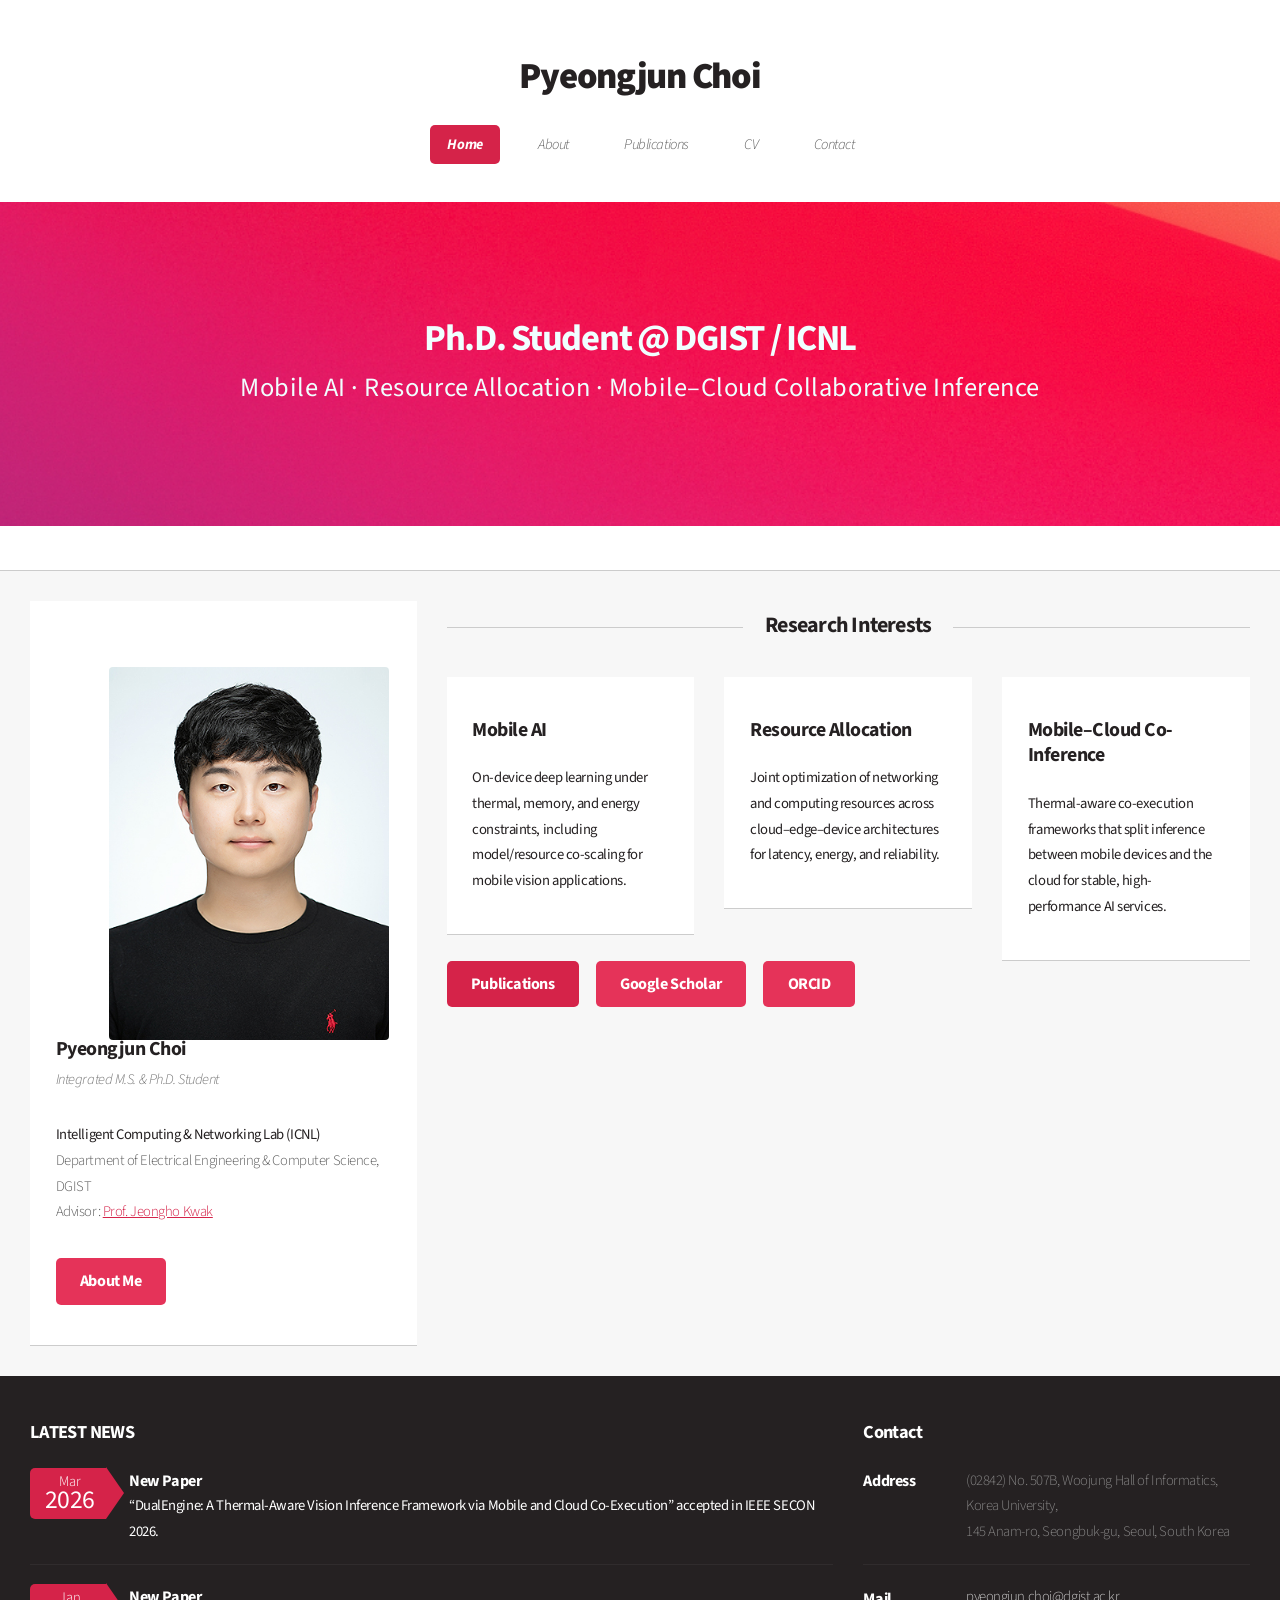
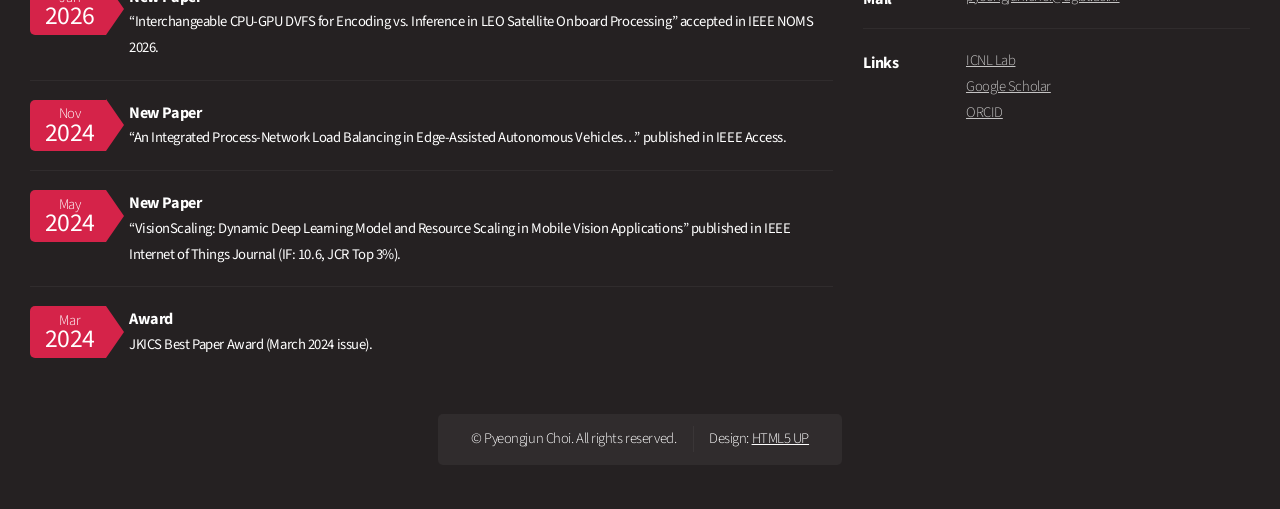
==== index.html @ 7a231a0e "Build personal academic homepage in ICNL/Dopetrope style. English static site with About, Publicatio" ====
<!DOCTYPE HTML>
<!--
	Dopetrope by HTML5 UP
	html5up.net | @ajlkn
	Free for personal and commercial use under the CCA 3.0 license (html5up.net/license)
-->
<html>
	<head>
		<title>Pyeongjun Choi</title>
		<meta charset="utf-8" />
		<meta name="viewport" content="width=device-width, initial-scale=1, user-scalable=no" />
		<meta name="description" content="Pyeongjun Choi — Ph.D. Student at DGIST / ICNL, Korea University. Research on mobile AI, resource allocation, and mobile–cloud collaborative inference." />
		<link rel="stylesheet" href="assets/css/main.css" />
		<link rel="stylesheet" href="assets/css/custom.css" />
	</head>
	<body class="homepage is-preload">
		<div id="page-wrapper">

			<!-- Header -->
				<section id="header">
					<h1><a href="index.html">Pyeongjun Choi</a></h1>
					<nav id="nav">
						<ul>
							<li class="current"><a href="index.html">Home</a></li>
							<li><a href="about.html">About</a></li>
							<li><a href="publications.html">Publications</a></li>
							<li><a href="cv.html">CV</a></li>
							<li><a href="contact.html">Contact</a></li>
						</ul>
					</nav>
					<section id="banner">
						<header>
							<h2>Ph.D. Student @ DGIST / ICNL</h2>
							<p>Mobile AI · Resource Allocation · Mobile–Cloud Collaborative Inference</p>
						</header>
					</section>
				</section>

			<!-- Main -->
				<section id="main">
					<div class="container">
						<div class="row">
							<div class="col-4 col-12-medium">
								<section class="box profile-box">
									<a href="about.html" class="image featured"><img src="images/profile.jpg" alt="Profile picture of Pyeongjun Choi" /></a>
									<header>
										<h3>Pyeongjun Choi</h3>
										<p>Integrated M.S. &amp; Ph.D. Student</p>
									</header>
									<p>
										<strong>Intelligent Computing &amp; Networking Lab (ICNL)</strong><br />
										Department of Electrical Engineering &amp; Computer Science, DGIST<br />
										Advisor: <a href="https://icnl.korea.ac.kr/">Prof. Jeongho Kwak</a>
									</p>
									<footer>
										<ul class="actions">
											<li><a href="about.html" class="button alt">About Me</a></li>
										</ul>
									</footer>
								</section>
							</div>
							<div class="col-8 col-12-medium">
								<section>
									<header class="major">
										<h2>Research Interests</h2>
									</header>
									<div class="row">
										<div class="col-4 col-6-medium col-12-small">
											<section class="box">
												<header>
													<h3>Mobile AI</h3>
												</header>
												<p><b>On-device deep learning under thermal, memory, and energy constraints, including model/resource co-scaling for mobile vision applications.</b></p>
											</section>
										</div>
										<div class="col-4 col-6-medium col-12-small">
											<section class="box">
												<header>
													<h3>Resource Allocation</h3>
												</header>
												<p><b>Joint optimization of networking and computing resources across cloud–edge–device architectures for latency, energy, and reliability.</b></p>
											</section>
										</div>
										<div class="col-4 col-6-medium col-12-small">
											<section class="box">
												<header>
													<h3>Mobile–Cloud Co-Inference</h3>
												</header>
												<p><b>Thermal-aware co-execution frameworks that split inference between mobile devices and the cloud for stable, high-performance AI services.</b></p>
											</section>
										</div>
									</div>
									<ul class="actions">
										<li><a href="publications.html" class="button">Publications</a></li>
										<li><a href="https://scholar.google.com/citations?user=YX72RY8AAAAJ&amp;hl=en" class="button alt" target="_blank" rel="noopener">Google Scholar</a></li>
										<li><a href="https://orcid.org/0000-0002-8581-8279" class="button alt" target="_blank" rel="noopener">ORCID</a></li>
									</ul>
								</section>
							</div>
						</div>
					</div>
				</section>

			<!-- Footer -->
				<section id="footer">
					<div class="container">
						<div class="row">
							<div class="col-8 col-12-medium">
								<section>
									<header>
										<h2>LATEST NEWS</h2>
									</header>
									<ul class="dates">
										<li>
											<span class="date">Mar <strong>2026</strong></span>
											<h3><a href="publications.html">New Paper</a></h3>
											<p><b>“DualEngine: A Thermal-Aware Vision Inference Framework via Mobile and Cloud Co-Execution” accepted in IEEE SECON 2026.</b></p>
										</li>
										<li>
											<span class="date">Jan <strong>2026</strong></span>
											<h3><a href="publications.html">New Paper</a></h3>
											<p><b>“Interchangeable CPU-GPU DVFS for Encoding vs. Inference in LEO Satellite Onboard Processing” accepted in IEEE NOMS 2026.</b></p>
										</li>
										<li>
											<span class="date">Nov <strong>2024</strong></span>
											<h3><a href="publications.html">New Paper</a></h3>
											<p><b>“An Integrated Process-Network Load Balancing in Edge-Assisted Autonomous Vehicles…” published in IEEE Access.</b></p>
										</li>
										<li>
											<span class="date">May <strong>2024</strong></span>
											<h3><a href="publications.html">New Paper</a></h3>
											<p><b>“VisionScaling: Dynamic Deep Learning Model and Resource Scaling in Mobile Vision Applications” published in IEEE Internet of Things Journal (IF: 10.6, JCR Top 3%).</b></p>
										</li>
										<li>
											<span class="date">Mar <strong>2024</strong></span>
											<h3><a href="cv.html">Award</a></h3>
											<p><b>JKICS Best Paper Award (March 2024 issue).</b></p>
										</li>
									</ul>
								</section>
							</div>
							<div class="col-4 col-12-medium">
								<section>
									<header>
										<h2>Contact</h2>
									</header>
									<ul class="contact">
										<li>
											<h3>Address</h3>
											<p>
												(02842) No. 507B, Woojung Hall of Informatics,<br />
												Korea University,<br />
												145 Anam-ro, Seongbuk-gu, Seoul, South Korea
											</p>
										</li>
										<li>
											<h3>Mail</h3>
											<p><a href="mailto:pyeongjun.choi@dgist.ac.kr">pyeongjun.choi@dgist.ac.kr</a></p>
										</li>
										<li>
											<h3>Links</h3>
											<p>
												<a href="https://icnl.korea.ac.kr/" target="_blank" rel="noopener">ICNL Lab</a><br />
												<a href="https://scholar.google.com/citations?user=YX72RY8AAAAJ&amp;hl=en" target="_blank" rel="noopener">Google Scholar</a><br />
												<a href="https://orcid.org/0000-0002-8581-8279" target="_blank" rel="noopener">ORCID</a>
											</p>
										</li>
									</ul>
								</section>
							</div>
							<div class="col-12">
								<div id="copyright">
									<ul class="links">
										<li>&copy; Pyeongjun Choi. All rights reserved.</li>
										<li>Design: <a href="http://html5up.net">HTML5 UP</a></li>
									</ul>
								</div>
							</div>
						</div>
					</div>
				</section>

		</div>

		<script src="assets/js/jquery.min.js"></script>
		<script src="assets/js/jquery.dropotron.min.js"></script>
		<script src="assets/js/browser.min.js"></script>
		<script src="assets/js/breakpoints.min.js"></script>
		<script src="assets/js/util.js"></script>
		<script src="assets/js/main.js"></script>
	</body>
</html>
---- assets/css/main.css ----
@import url("fontawesome-all.min.css");
@import url("https://fonts.googleapis.com/css?family=Source+Sans+Pro:300,400,700,900,300italic");

/*
	Dopetrope by HTML5 UP
	html5up.net | @ajlkn
	Free for personal and commercial use under the CCA 3.0 license (html5up.net/license)
*/

html, body, div, span, applet, object,
iframe, h1, h2, h3, h4, h5, h6, p, blockquote,
pre, a, abbr, acronym, address, big, cite,
code, del, dfn, em, img, ins, kbd, q, s, samp,
small, strike, strong, sub, sup, tt, var, b,
u, i, center, dl, dt, dd, ol, ul, li, fieldset,
form, label, legend, table, caption, tbody,
tfoot, thead, tr, th, td, article, aside,
canvas, details, embed, figure, figcaption,
footer, header, hgroup, menu, nav, output, ruby,
section, summary, time, mark, audio, video {
	margin: 0;
	padding: 0;
	border: 0;
	font-size: 100%;
	font: inherit;
	vertical-align: baseline;}

article, aside, details, figcaption, figure,
footer, header, hgroup, menu, nav, section {
	display: block;}

body {
	line-height: 1;
}

ol, ul {
	list-style: none;
}

blockquote, q {
	quotes: none;
}

	blockquote:before, blockquote:after, q:before, q:after {
		content: '';
		content: none;
	}

table {
	border-collapse: collapse;
	border-spacing: 0;
}

body {
	-webkit-text-size-adjust: none;
}

mark {
	background-color: transparent;
	color: inherit;
}

input::-moz-focus-inner {
	border: 0;
	padding: 0;
}

input, select, textarea {
	-moz-appearance: none;
	-webkit-appearance: none;
	-ms-appearance: none;
	appearance: none;
}

/* Basic */

	html {
		box-sizing: border-box;
	}

	*, *:before, *:after {
		box-sizing: inherit;
	}

	body {
		background: #252122;
		background-image: url("images/bg02.png");
	}

		body.is-preload *, body.is-preload *:before, body.is-preload *:after {
			-moz-animation: none !important;
			-webkit-animation: none !important;
			-ms-animation: none !important;
			animation: none !important;
			-moz-transition: none !important;
			-webkit-transition: none !important;
			-ms-transition: none !important;
			transition: none !important;
		}

	body, input, textarea, select {
		font-family: 'Source Sans Pro';
		font-weight: 300;
		color: #5d5d5d;
		font-size: 14pt;
		line-height: 1.75em;
	}

	strong, b {
		color: #252122;
		font-weight: 400;
	}

	i, em {
		font-style: italic;
	}

	sub {
		position: relative;
		top: 0.5em;
		font-size: 0.8em;
	}

	sup {
		position: relative;
		top: -0.5em;
		font-size: 0.8em;
	}

	blockquote {
		border-left: solid 0.75em #dddddd;
		padding: 1em 0 1em 1.5em;
		font-style: italic;
	}

	h1, h2, h3, h4, h5, h6 {
		color: #252122;
		font-weight: 700;
	}

	h4 {
		font-weight: 400;
	}

	h1 a, h2 a, h3 a, h4 a, h5 a, h6 a {
		color: inherit;
		text-decoration: none;
	}


	h2 {
  	font-size: 1.5em; 
	letter-spacing: -0.035em;
	}

	h3 {
		font-size: 1.35em;
		letter-spacing: -0.025em;
	}

	h4 {
		font-size: 1.2em;
		letter-spacing: -0.025em;
	}

	a {
		color: #d52349;
		text-decoration: underline;
	}

		a:hover {
			text-decoration: none;
		}

	br.clear {
		clear: both;
	}

	hr {
		border: 0;
		border-top: solid 1px #dddddd;
		height: 1px;
		margin: 2em 0 2em 0;
	}

	p, ul, ol, dl, table {
		margin-bottom: 2em; letter-spacing: -0.03em;

	}

/* Container */

	.container {
		margin: 0 auto;
		max-width: 100%;
		width: 70em;
	}

		@media screen and (max-width: 1680px) {

			.container {
				width: 70em;
			}

		}

		@media screen and (max-width: 1280px) {

			.container {
				width: calc(100% - 60px);
			}

		}

		@media screen and (max-width: 980px) {

			.container {
				width: calc(100% - 80px);
			}

		}

		@media screen and (max-width: 736px) {

			.container {
				width: calc(100% - 40px);
			}

		}

/* Row */

	.row {
		display: flex;
		flex-wrap: wrap;
		box-sizing: border-box;
		align-items: stretch;
	}

		.row > * {
			box-sizing: border-box;
		}

		.row.gtr-uniform > * > :last-child {
			margin-bottom: 0;
		}

		.row.aln-left {
			justify-content: flex-start;
		}

		.row.aln-center {
			justify-content: center;
		}

		.row.aln-right {
			justify-content: flex-end;
		}

		.row.aln-top {
			align-items: flex-start;
		}

		.row.aln-middle {
			align-items: center;
		}

		.row.aln-bottom {
			align-items: flex-end;
		}

		.row > .imp {
			order: -1;
		}

		.row > .col-1 {
			width: 8.33333%;
		}

		.row > .off-1 {
			margin-left: 8.33333%;
		}

		.row > .col-2 {
			width: 16.66667%;
		}

		.row > .off-2 {
			margin-left: 16.66667%;
		}

		.row > .col-3 {
			width: 25%;
		}

		.row > .off-3 {
			margin-left: 25%;
		}

		.row > .col-4 {
			width: 33.33333%;
		}

		.row > .off-4 {
			margin-left: 33.33333%;
		}

		.row > .col-5 {
			width: 41.66667%;
		}

		.row > .off-5 {
			margin-left: 41.66667%;
		}

		.row > .col-6 {
			width: 50%;
		}

		.row > .off-6 {
			margin-left: 50%;
		}

		.row > .col-7 {
			width: 58.33333%;
		}

		.row > .off-7 {
			margin-left: 58.33333%;
		}

		.row > .col-8 {
			width: 66.66667%;
		}

		.row > .off-8 {
			margin-left: 66.66667%;
		}

		.row > .col-9 {
			width: 75%;
		}

		.row > .off-9 {
			margin-left: 75%;
		}

		.row > .col-10 {
			width: 83.33333%;
		}

		.row > .off-10 {
			margin-left: 83.33333%;
		}

		.row > .col-11 {
			width: 91.66667%;
		}

		.row > .off-11 {
			margin-left: 91.66667%;
		}

		.row > .col-12 {
			width: 100%;
		}

		.row > .off-12 {
			margin-left: 100%;
		}

		.row.gtr-0 {
			margin-top: 0px;
			margin-left: 0px;
		}

			.row.gtr-0 > * {
				padding: 0px 0 0 0px;
			}

			.row.gtr-0.gtr-uniform {
				margin-top: 0px;
			}

				.row.gtr-0.gtr-uniform > * {
					padding-top: 0px;
				}

		.row.gtr-25 {
			margin-top: -12.5px;
			margin-left: -12.5px;
		}

			.row.gtr-25 > * {
				padding: 12.5px 0 0 12.5px;
			}

			.row.gtr-25.gtr-uniform {
				margin-top: -12.5px;
			}

				.row.gtr-25.gtr-uniform > * {
					padding-top: 12.5px;
				}

		.row.gtr-50 {
			margin-top: -25px;
			margin-left: -25px;
		}

			.row.gtr-50 > * {
				padding: 25px 0 0 25px;
			}

			.row.gtr-50.gtr-uniform {
				margin-top: -25px;
			}

				.row.gtr-50.gtr-uniform > * {
					padding-top: 25px;
				}

		.row {
			margin-top: -50px;
			margin-left: -50px;
		}

			.row > * {
				padding: 50px 0 0 50px;
			}

			.row.gtr-uniform {
				margin-top: -50px;
			}

				.row.gtr-uniform > * {
					padding-top: 50px;
				}

		.row.gtr-150 {
			margin-top: -75px;
			margin-left: -75px;
		}

			.row.gtr-150 > * {
				padding: 75px 0 0 75px;
			}

			.row.gtr-150.gtr-uniform {
				margin-top: -75px;
			}

				.row.gtr-150.gtr-uniform > * {
					padding-top: 75px;
				}

		.row.gtr-200 {
			margin-top: -100px;
			margin-left: -100px;
		}

			.row.gtr-200 > * {
				padding: 100px 0 0 100px;
			}

			.row.gtr-200.gtr-uniform {
				margin-top: -100px;
			}

				.row.gtr-200.gtr-uniform > * {
					padding-top: 100px;
				}

		@media screen and (max-width: 1680px) {

			.row {
				display: flex;
				flex-wrap: wrap;
				box-sizing: border-box;
				align-items: stretch;
			}

				.row > * {
					box-sizing: border-box;
				}

				.row.gtr-uniform > * > :last-child {
					margin-bottom: 0;
				}

				.row.aln-left {
					justify-content: flex-start;
				}

				.row.aln-center {
					justify-content: center;
				}

				.row.aln-right {
					justify-content: flex-end;
				}

				.row.aln-top {
					align-items: flex-start;
				}

				.row.aln-middle {
					align-items: center;
				}

				.row.aln-bottom {
					align-items: flex-end;
				}

				.row > .imp-xlarge {
					order: -1;
				}

				.row > .col-1-xlarge {
					width: 8.33333%;
				}

				.row > .off-1-xlarge {
					margin-left: 8.33333%;
				}

				.row > .col-2-xlarge {
					width: 16.66667%;
				}

				.row > .off-2-xlarge {
					margin-left: 16.66667%;
				}

				.row > .col-3-xlarge {
					width: 25%;
				}

				.row > .off-3-xlarge {
					margin-left: 25%;
				}

				.row > .col-4-xlarge {
					width: 33.33333%;
				}

				.row > .off-4-xlarge {
					margin-left: 33.33333%;
				}

				.row > .col-5-xlarge {
					width: 41.66667%;
				}

				.row > .off-5-xlarge {
					margin-left: 41.66667%;
				}

				.row > .col-6-xlarge {
					width: 50%;
				}

				.row > .off-6-xlarge {
					margin-left: 50%;
				}

				.row > .col-7-xlarge {
					width: 58.33333%;
				}

				.row > .off-7-xlarge {
					margin-left: 58.33333%;
				}

				.row > .col-8-xlarge {
					width: 66.66667%;
				}

				.row > .off-8-xlarge {
					margin-left: 66.66667%;
				}

				.row > .col-9-xlarge {
					width: 75%;
				}

				.row > .off-9-xlarge {
					margin-left: 75%;
				}

				.row > .col-10-xlarge {
					width: 83.33333%;
				}

				.row > .off-10-xlarge {
					margin-left: 83.33333%;
				}

				.row > .col-11-xlarge {
					width: 91.66667%;
				}

				.row > .off-11-xlarge {
					margin-left: 91.66667%;
				}

				.row > .col-12-xlarge {
					width: 100%;
				}

				.row > .off-12-xlarge {
					margin-left: 100%;
				}

				.row.gtr-0 {
					margin-top: 0px;
					margin-left: 0px;
				}

					.row.gtr-0 > * {
						padding: 0px 0 0 0px;
					}

					.row.gtr-0.gtr-uniform {
						margin-top: 0px;
					}

						.row.gtr-0.gtr-uniform > * {
							padding-top: 0px;
						}

				.row.gtr-25 {
					margin-top: -12.5px;
					margin-left: -12.5px;
				}

					.row.gtr-25 > * {
						padding: 12.5px 0 0 12.5px;
					}

					.row.gtr-25.gtr-uniform {
						margin-top: -12.5px;
					}

						.row.gtr-25.gtr-uniform > * {
							padding-top: 12.5px;
						}

				.row.gtr-50 {
					margin-top: -25px;
					margin-left: -25px;
				}

					.row.gtr-50 > * {
						padding: 25px 0 0 25px;
					}

					.row.gtr-50.gtr-uniform {
						margin-top: -25px;
					}

						.row.gtr-50.gtr-uniform > * {
							padding-top: 25px;
						}

				.row {
					margin-top: -50px;
					margin-left: -50px;
				}

					.row > * {
						padding: 50px 0 0 50px;
					}

					.row.gtr-uniform {
						margin-top: -50px;
					}

						.row.gtr-uniform > * {
							padding-top: 50px;
						}

				.row.gtr-150 {
					margin-top: -75px;
					margin-left: -75px;
				}

					.row.gtr-150 > * {
						padding: 75px 0 0 75px;
					}

					.row.gtr-150.gtr-uniform {
						margin-top: -75px;
					}

						.row.gtr-150.gtr-uniform > * {
							padding-top: 75px;
						}

				.row.gtr-200 {
					margin-top: -100px;
					margin-left: -100px;
				}

					.row.gtr-200 > * {
						padding: 100px 0 0 100px;
					}

					.row.gtr-200.gtr-uniform {
						margin-top: -100px;
					}

						.row.gtr-200.gtr-uniform > * {
							padding-top: 100px;
						}

		}

		@media screen and (max-width: 1280px) {

			.row {
				display: flex;
				flex-wrap: wrap;
				box-sizing: border-box;
				align-items: stretch;
			}

				.row > * {
					box-sizing: border-box;
				}

				.row.gtr-uniform > * > :last-child {
					margin-bottom: 0;
				}

				.row.aln-left {
					justify-content: flex-start;
				}

				.row.aln-center {
					justify-content: center;
				}

				.row.aln-right {
					justify-content: flex-end;
				}

				.row.aln-top {
					align-items: flex-start;
				}

				.row.aln-middle {
					align-items: center;
				}

				.row.aln-bottom {
					align-items: flex-end;
				}

				.row > .imp-large {
					order: -1;
				}

				.row > .col-1-large {
					width: 8.33333%;
				}

				.row > .off-1-large {
					margin-left: 8.33333%;
				}

				.row > .col-2-large {
					width: 16.66667%;
				}

				.row > .off-2-large {
					margin-left: 16.66667%;
				}

				.row > .col-3-large {
					width: 25%;
				}

				.row > .off-3-large {
					margin-left: 25%;
				}

				.row > .col-4-large {
					width: 33.33333%;
				}

				.row > .off-4-large {
					margin-left: 33.33333%;
				}

				.row > .col-5-large {
					width: 41.66667%;
				}

				.row > .off-5-large {
					margin-left: 41.66667%;
				}

				.row > .col-6-large {
					width: 50%;
				}

				.row > .off-6-large {
					margin-left: 50%;
				}

				.row > .col-7-large {
					width: 58.33333%;
				}

				.row > .off-7-large {
					margin-left: 58.33333%;
				}

				.row > .col-8-large {
					width: 66.66667%;
				}

				.row > .off-8-large {
					margin-left: 66.66667%;
				}

				.row > .col-9-large {
					width: 75%;
				}

				.row > .off-9-large {
					margin-left: 75%;
				}

				.row > .col-10-large {
					width: 83.33333%;
				}

				.row > .off-10-large {
					margin-left: 83.33333%;
				}

				.row > .col-11-large {
					width: 91.66667%;
				}

				.row > .off-11-large {
					margin-left: 91.66667%;
				}

				.row > .col-12-large {
					width: 100%;
				}

				.row > .off-12-large {
					margin-left: 100%;
				}

				.row.gtr-0 {
					margin-top: 0px;
					margin-left: 0px;
				}

					.row.gtr-0 > * {
						padding: 0px 0 0 0px;
					}

					.row.gtr-0.gtr-uniform {
						margin-top: 0px;
					}

						.row.gtr-0.gtr-uniform > * {
							padding-top: 0px;
						}

				.row.gtr-25 {
					margin-top: -7.5px;
					margin-left: -7.5px;
				}

					.row.gtr-25 > * {
						padding: 7.5px 0 0 7.5px;
					}

					.row.gtr-25.gtr-uniform {
						margin-top: -7.5px;
					}

						.row.gtr-25.gtr-uniform > * {
							padding-top: 7.5px;
						}

				.row.gtr-50 {
					margin-top: -15px;
					margin-left: -15px;
				}

					.row.gtr-50 > * {
						padding: 15px 0 0 15px;
					}

					.row.gtr-50.gtr-uniform {
						margin-top: -15px;
					}

						.row.gtr-50.gtr-uniform > * {
							padding-top: 15px;
						}

				.row {
					margin-top: -30px;
					margin-left: -30px;
				}

					.row > * {
						padding: 30px 0 0 30px;
					}

					.row.gtr-uniform {
						margin-top: -30px;
					}

						.row.gtr-uniform > * {
							padding-top: 30px;
						}

				.row.gtr-150 {
					margin-top: -45px;
					margin-left: -45px;
				}

					.row.gtr-150 > * {
						padding: 45px 0 0 45px;
					}

					.row.gtr-150.gtr-uniform {
						margin-top: -45px;
					}

						.row.gtr-150.gtr-uniform > * {
							padding-top: 45px;
						}

				.row.gtr-200 {
					margin-top: -60px;
					margin-left: -60px;
				}

					.row.gtr-200 > * {
						padding: 60px 0 0 60px;
					}

					.row.gtr-200.gtr-uniform {
						margin-top: -60px;
					}

						.row.gtr-200.gtr-uniform > * {
							padding-top: 60px;
						}

		}

		@media screen and (max-width: 980px) {

			.row {
				display: flex;
				flex-wrap: wrap;
				box-sizing: border-box;
				align-items: stretch;
			}

				.row > * {
					box-sizing: border-box;
				}

				.row.gtr-uniform > * > :last-child {
					margin-bottom: 0;
				}

				.row.aln-left {
					justify-content: flex-start;
				}

				.row.aln-center {
					justify-content: center;
				}

				.row.aln-right {
					justify-content: flex-end;
				}

				.row.aln-top {
					align-items: flex-start;
				}

				.row.aln-middle {
					align-items: center;
				}

				.row.aln-bottom {
					align-items: flex-end;
				}

				.row > .imp-medium {
					order: -1;
				}

				.row > .col-1-medium {
					width: 8.33333%;
				}

				.row > .off-1-medium {
					margin-left: 8.33333%;
				}

				.row > .col-2-medium {
					width: 16.66667%;
				}

				.row > .off-2-medium {
					margin-left: 16.66667%;
				}

				.row > .col-3-medium {
					width: 25%;
				}

				.row > .off-3-medium {
					margin-left: 25%;
				}

				.row > .col-4-medium {
					width: 33.33333%;
				}

				.row > .off-4-medium {
					margin-left: 33.33333%;
				}

				.row > .col-5-medium {
					width: 41.66667%;
				}

				.row > .off-5-medium {
					margin-left: 41.66667%;
				}

				.row > .col-6-medium {
					width: 50%;
				}

				.row > .off-6-medium {
					margin-left: 50%;
				}

				.row > .col-7-medium {
					width: 58.33333%;
				}

				.row > .off-7-medium {
					margin-left: 58.33333%;
				}

				.row > .col-8-medium {
					width: 66.66667%;
				}

				.row > .off-8-medium {
					margin-left: 66.66667%;
				}

				.row > .col-9-medium {
					width: 75%;
				}

				.row > .off-9-medium {
					margin-left: 75%;
				}

				.row > .col-10-medium {
					width: 83.33333%;
				}

				.row > .off-10-medium {
					margin-left: 83.33333%;
				}

				.row > .col-11-medium {
					width: 91.66667%;
				}

				.row > .off-11-medium {
					margin-left: 91.66667%;
				}

				.row > .col-12-medium {
					width: 100%;
				}

				.row > .off-12-medium {
					margin-left: 100%;
				}

				.row.gtr-0 {
					margin-top: 0px;
					margin-left: 0px;
				}

					.row.gtr-0 > * {
						padding: 0px 0 0 0px;
					}

					.row.gtr-0.gtr-uniform {
						margin-top: 0px;
					}

						.row.gtr-0.gtr-uniform > * {
							padding-top: 0px;
						}

				.row.gtr-25 {
					margin-top: -10px;
					margin-left: -10px;
				}

					.row.gtr-25 > * {
						padding: 10px 0 0 10px;
					}

					.row.gtr-25.gtr-uniform {
						margin-top: -10px;
					}

						.row.gtr-25.gtr-uniform > * {
							padding-top: 10px;
						}

				.row.gtr-50 {
					margin-top: -20px;
					margin-left: -20px;
				}

					.row.gtr-50 > * {
						padding: 20px 0 0 20px;
					}

					.row.gtr-50.gtr-uniform {
						margin-top: -20px;
					}

						.row.gtr-50.gtr-uniform > * {
							padding-top: 20px;
						}

				.row {
					margin-top: -40px;
					margin-left: -40px;
				}

					.row > * {
						padding: 40px 0 0 40px;
					}

					.row.gtr-uniform {
						margin-top: -40px;
					}

						.row.gtr-uniform > * {
							padding-top: 40px;
						}

				.row.gtr-150 {
					margin-top: -60px;
					margin-left: -60px;
				}

					.row.gtr-150 > * {
						padding: 60px 0 0 60px;
					}

					.row.gtr-150.gtr-uniform {
						margin-top: -60px;
					}

						.row.gtr-150.gtr-uniform > * {
							padding-top: 60px;
						}

				.row.gtr-200 {
					margin-top: -80px;
					margin-left: -80px;
				}

					.row.gtr-200 > * {
						padding: 80px 0 0 80px;
					}

					.row.gtr-200.gtr-uniform {
						margin-top: -80px;
					}

						.row.gtr-200.gtr-uniform > * {
							padding-top: 80px;
						}

		}

		@media screen and (max-width: 736px) {

			.row {
				display: flex;
				flex-wrap: wrap;
				box-sizing: border-box;
				align-items: stretch;
			}

				.row > * {
					box-sizing: border-box;
				}

				.row.gtr-uniform > * > :last-child {
					margin-bottom: 0;
				}

				.row.aln-left {
					justify-content: flex-start;
				}

				.row.aln-center {
					justify-content: center;
				}

				.row.aln-right {
					justify-content: flex-end;
				}

				.row.aln-top {
					align-items: flex-start;
				}

				.row.aln-middle {
					align-items: center;
				}

				.row.aln-bottom {
					align-items: flex-end;
				}

				.row > .imp-small {
					order: -1;
				}

				.row > .col-1-small {
					width: 8.33333%;
				}

				.row > .off-1-small {
					margin-left: 8.33333%;
				}

				.row > .col-2-small {
					width: 16.66667%;
				}

				.row > .off-2-small {
					margin-left: 16.66667%;
				}

				.row > .col-3-small {
					width: 25%;
				}

				.row > .off-3-small {
					margin-left: 25%;
				}

				.row > .col-4-small {
					width: 33.33333%;
				}

				.row > .off-4-small {
					margin-left: 33.33333%;
				}

				.row > .col-5-small {
					width: 41.66667%;
				}

				.row > .off-5-small {
					margin-left: 41.66667%;
				}

				.row > .col-6-small {
					width: 50%;
				}

				.row > .off-6-small {
					margin-left: 50%;
				}

				.row > .col-7-small {
					width: 58.33333%;
				}

				.row > .off-7-small {
					margin-left: 58.33333%;
				}

				.row > .col-8-small {
					width: 66.66667%;
				}

				.row > .off-8-small {
					margin-left: 66.66667%;
				}

				.row > .col-9-small {
					width: 75%;
				}

				.row > .off-9-small {
					margin-left: 75%;
				}

				.row > .col-10-small {
					width: 83.33333%;
				}

				.row > .off-10-small {
					margin-left: 83.33333%;
				}

				.row > .col-11-small {
					width: 91.66667%;
				}

				.row > .off-11-small {
					margin-left: 91.66667%;
				}

				.row > .col-12-small {
					width: 100%;
				}

				.row > .off-12-small {
					margin-left: 100%;
				}

				.row.gtr-0 {
					margin-top: 0px;
					margin-left: 0px;
				}

					.row.gtr-0 > * {
						padding: 0px 0 0 0px;
					}

					.row.gtr-0.gtr-uniform {
						margin-top: 0px;
					}

						.row.gtr-0.gtr-uniform > * {
							padding-top: 0px;
						}

				.row.gtr-25 {
					margin-top: -5px;
					margin-left: -5px;
				}

					.row.gtr-25 > * {
						padding: 5px 0 0 5px;
					}

					.row.gtr-25.gtr-uniform {
						margin-top: -5px;
					}

						.row.gtr-25.gtr-uniform > * {
							padding-top: 5px;
						}

				.row.gtr-50 {
					margin-top: -10px;
					margin-left: -10px;
				}

					.row.gtr-50 > * {
						padding: 10px 0 0 10px;
					}

					.row.gtr-50.gtr-uniform {
						margin-top: -10px;
					}

						.row.gtr-50.gtr-uniform > * {
							padding-top: 10px;
						}

				.row {
					margin-top: -20px;
					margin-left: -20px;
				}

					.row > * {
						padding: 20px 0 0 20px;
					}

					.row.gtr-uniform {
						margin-top: -20px;
					}

						.row.gtr-uniform > * {
							padding-top: 20px;
						}

				.row.gtr-150 {
					margin-top: -30px;
					margin-left: -30px;
				}

					.row.gtr-150 > * {
						padding: 30px 0 0 30px;
					}

					.row.gtr-150.gtr-uniform {
						margin-top: -30px;
					}

						.row.gtr-150.gtr-uniform > * {
							padding-top: 30px;
						}

				.row.gtr-200 {
					margin-top: -40px;
					margin-left: -40px;
				}

					.row.gtr-200 > * {
						padding: 40px 0 0 40px;
					}

					.row.gtr-200.gtr-uniform {
						margin-top: -40px;
					}

						.row.gtr-200.gtr-uniform > * {
							padding-top: 40px;
						}

		}

/* Form */

	form label {
		display: block;
		color: #252122;
		font-weight: 400;
		margin: 0 0 0.5em 0;
	}

	form input[type=text],
	form input[type=email],
	form input[type=password],
	form select,
	form textarea {
		-webkit-appearance: none;
		display: block;
		border: 0;
		padding: 0.75em 1em;
		font-size: 1em;
		border-radius: 5px;
		border: solid 1px #dddddd;
		background: #fff;
		width: 100%;
	}

		form input[type=text]:focus,
		form input[type=email]:focus,
		form input[type=password]:focus,
		form select:focus,
		form textarea:focus {
			box-shadow: inset 0px 0px 1px 1px #43bff0;
		}

	form textarea {
		height: 15em;
	}

	form ::-webkit-input-placeholder {
		color: #555 !important;
	}

	form :-moz-placeholder {
		color: #555 !important;
	}

	form ::-moz-placeholder {
		color: #555 !important;
	}

	form :-ms-input-placeholder {
		color: #555 !important;
	}

	form ::-moz-focus-inner {
		border: 0;
	}

/* Tables */

	table {
		width: 100%;
	}

		table tr {
			border-top: solid 1px #dddddd;
		}

			table tr:first-child {
				border-top: 0;
			}

		table td {
			padding: 0.5em 1em 0.5em 1em;
		}

		table th {
			text-align: left;
			padding: 0.5em 1em 0.5em 1em;
			font-weight: 700;
			margin: 0 0 1em 0;
		}

		table thead {
			border-bottom: solid 2px #dddddd;
		}

/* Section/Article */

	section, article {
		margin-bottom: 2.5em;
	}

		section > :last-child, section:last-child, article > :last-child, article:last-child {
			margin-bottom: 0;
		}

	header {
		margin: 0 0 1.5em 0;
	}

		header > p {
			display: block;
			font-style: italic;
			margin: 0.5em 0 0 0;
			padding-bottom: 0.5em;
		}

		header.major {
			position: relative;
			text-align: center;
			border-top: solid 1px #ccc;
			top: 1em;
			margin: 0 0 3em 0;
		}

			header.major h2 {
				background: #fff;
				position: relative;
				top: -0.65em;
				display: inline;
				margin: 0;
				padding: 0 1em 0 1em;
			}

	footer {
		margin: 2.25em 0 0 0;
	}

/* Box */

	.box {
		background: #ffffff;
		border-bottom: solid 1px #ccc;
		padding: 2.75em 1.75em 2.75em 1.75em;
	}

		.box .image.featured {
			position: relative;
			width: auto;
			left: 1.75em;
			top: 1.75em;
			margin: -4.5em 0 4.25em -3.5em;
		}

		.box.post header {
			padding-top: 1em;
			margin: 0 0 2em 0;
		}

		.box.post h2 {
			font-size: 2.5em;
			letter-spacing: -0.015em;
		}

		.box.post header > p {
			margin-top: 1.25em;
			font-size: 1.25em;
		}

		.box footer ul.actions {
			margin-bottom: 0;
		}

/* Button */

	input[type="button"],
	input[type="submit"],
	input[type="reset"],
	button,
	.button {
		-webkit-appearance: none;
		display: inline-block;
		text-decoration: none;
		cursor: pointer;
		border: 0;
		border-radius: 5px;
		background: #d52349;
		color: #fff !important;
		font-weight: 700;
		outline: 0;
		font-size: 1.1em;
		padding: 0.65em 1.5em 0.65em 1.5em;
		text-align: center;
		-moz-transition: background-color .25s ease-in-out;
		-webkit-transition: background-color .25s ease-in-out;
		-ms-transition: background-color .25s ease-in-out;
		transition: background-color .25s ease-in-out;
	}

		input[type="button"]:hover,
		input[type="submit"]:hover,
		input[type="reset"]:hover,
		button:hover,
		.button:hover {
			background: #e53359;
		}

		input[type="button"]:active,
		input[type="submit"]:active,
		input[type="reset"]:active,
		button:active,
		.button:active {
			background: #c51349;
		}

		input[type="button"].alt,
		input[type="submit"].alt,
		input[type="reset"].alt,
		button.alt,
		.button.alt {
			background: #e53359;
		}

			input[type="button"].alt:hover,
			input[type="submit"].alt:hover,
			input[type="reset"].alt:hover,
			button.alt:hover,
			.button.alt:hover {
				background: #e53359;
			}

			input[type="button"].alt:active,
			input[type="submit"].alt:active,
			input[type="reset"].alt:active,
			button.alt:active,
			.button.alt:active {
				background: #e53359;
			}

		input[type="button"].icon:before,
		input[type="submit"].icon:before,
		input[type="reset"].icon:before,
		button.icon:before,
		.button.icon:before {
			opacity: 0.35;
			position: relative;
			top: 0.05em;
			margin-right: 0.75em;
		}

		input[type="button"].large,
		input[type="submit"].large,
		input[type="reset"].large,
		button.large,
		.button.large {
			font-size: 1.5em;
			padding: 0.75em 1.5em 0.75em 1.5em;
		}

/* Image */

	.image {
		display: inline-block;
		outline: 0;
	}

		.image img {
			display: block;
			width: 100%;
		}

		.image.centered {
			display: block;
			margin: 0 0 2em 0;
		}

			.image.centered img {
				margin: 0 auto;
				width: auto;
			}

		.image.featured {
			display: block;
			width: 100%;
			margin: 0 0 2em 0;
		}

		.image.avatar {
			border-radius: 100%;
			overflow: hidden;
		}

			.image.avatar img {
				border-radius: 100%;
				display: block;
				width: 100%;
			}

		.image.left {
			float: left;
			margin: 0 2em 2em 0;
		}

/* List */

	ul {
		list-style: disc;
		padding-left: 1em;
	}

		ul li {
			padding-left: 0.5em;
		}

	ol {
		list-style: decimal;
		padding-left: 1.25em;
	}

		ol li {
			padding-left: 0.25em;
		}

/* Actions */

	ul.actions {
		list-style: none;
		padding-left: 0;
	}

		ul.actions li {
			display: inline-block;
			margin-left: 1em;
			padding-left: 0;
		}

			ul.actions li:first-child {
				margin-left: 0;
			}

/* Links */

	ul.links {
		list-style: none;
		padding-left: 0;
	}

		ul.links li {
			display: inline-block;
			border-left: solid 1px rgba(255, 255, 255, 0.05);
			padding: 0 0 0 1em;
			margin: 0 0 0 1em;
		}

			ul.links li:first-child {
				border-left: 0;
				padding-left: 0;
				margin-left: 0;
			}

/* Contact */

	ul.contact {
		list-style: none;
		padding-left: 0;
	}

		ul.contact li {
			position: relative;
			border-top: solid 1px #ddd;
			padding: 1.3em 0 1.3em 7em;
		}

			ul.contact li h3 {
				position: absolute;
				left: 0;
				top: 1.3em;
				font-size: 1.1em;
			}

			ul.contact li p {
				margin: 0;
			}

			ul.contact li:first-child {
				padding-top: 0;
				border-top: 0;
			}

				ul.contact li:first-child h3 {
					top: 0;
				}

/* Dates */

	ul.dates {
		list-style: none;
		padding-left: 0;
	}

		ul.dates li {
			position: relative;
			border-top: solid 1px #ddd;
			padding: 1.3em 0 1.3em 6.75em;
		}

		ul.dates .date {
			display: block;
			position: absolute;
			left: 0;
			top: 1.3em;
			background-color: #d52349;
			height: 3.5em;
			text-align: center;
			color: #fff;
			line-height: 1em;
			border-top-left-radius: 5px;
			border-bottom-left-radius: 5px;
			padding: 0.5em 0.75em 0 1em;
		}

			ul.dates .date:after {
				content: '';
				position: absolute;
				bottom: 0;
				right: -1.2em;
				border-left: solid 1.25em #d52349;
				border-top: solid 1.8em transparent;
				border-bottom: solid 1.8em transparent;
			}

			ul.dates .date strong {
				display: block;
				font-size: 1.75em;
				padding-top: 0.15em;
			}

		ul.dates h3 {
			font-size: 1.1em;
		}

		ul.dates p {
			margin: 0;
		}

		ul.dates li:first-child {
			border-top: 0;
			padding-top: 0;
		}

			ul.dates li:first-child .date {
				top: 0;
			}

/* Divided */

	ul.divided {
		list-style: none;
		padding-left: 0;
	}

		ul.divided li {
			border-top: solid 1px #ddd;
			padding: 1em 0 1em 0;
		}

			ul.divided li:first-child {
				border-top: 0;
				padding-top: 0;
			}

/* Social */

	ul.social {
		list-style: none;
		padding-left: 0;
		overflow: hidden;
		cursor: default;
		margin: 0 0 3.25em 0;
	}

		ul.social li {
			display: inline-block;
			padding-left: 0;
			margin-left: 0.75em;
		}

			ul.social li:first-child {
				margin-left: 0;
			}

			ul.social li a {
				display: inline-block;
				width: 3em;
				height: 3em;
				text-align: center;
				border-radius: 5px;
				background: #888;
				-moz-transition: background-color .25s ease-in-out;
				-webkit-transition: background-color .25s ease-in-out;
				-ms-transition: background-color .25s ease-in-out;
				transition: background-color .25s ease-in-out;
			}

				ul.social li a:before {
					color: #fff;
					font-size: 2em;
					line-height: 1.5em;
				}

				ul.social li a.fa-facebook {
					background: #3c5a98;
				}

					ul.social li a.fa-facebook:hover {
						background: #4c6aa8;
					}

				ul.social li a.fa-twitter {
					background: #2daae4;
				}

					ul.social li a.fa-twitter:hover {
						background: #3dbaf4;
					}

				ul.social li a.fa-dribbble {
					background: #c4376b;
				}

					ul.social li a.fa-dribbble:hover {
						background: #d4477b;
					}

				ul.social li a.fa-linkedin {
					background: #006599;
				}

					ul.social li a.fa-linkedin:hover {
						background: #1075a9;
					}

				ul.social li a.fa-tumblr {
					background: #2b4661;
				}

					ul.social li a.fa-tumblr:hover {
						background: #3b5671;
					}

				ul.social li a.fa-google-plus {
					background: #da2713;
				}

					ul.social li a.fa-google-plus:hover {
						background: #ea3723;
					}

/* Icons */

	.icon {
		text-decoration: none;
		position: relative;
		text-decoration: none;
	}

		.icon:before {
			-moz-osx-font-smoothing: grayscale;
			-webkit-font-smoothing: antialiased;
			display: inline-block;
			font-style: normal;
			font-variant: normal;
			text-rendering: auto;
			line-height: 1;
			text-transform: none !important;
			font-family: 'Font Awesome 5 Free';
			font-weight: 400;
		}

		.icon.solid:before {
			font-weight: 900;
		}

		.icon.brands:before {
			font-family: 'Font Awesome 5 Brands';
		}

		.icon:before {
			line-height: inherit;
		}

		.icon > .label {
			display: none;
		}

		.icon.featured {
			position: relative;
			display: inline-block;
			background-color: #d52349;
			width: 9em;
			padding: 1.75em 0 0.75em 0;
			border-top-left-radius: 5px;
			border-top-right-radius: 5px;
			margin: 0 0 4.5em 0;
			cursor: default;
		}

			.icon.featured:before {
				font-size: 4.5em;
				line-height: 1em;
				color: #fff;
			}

			.icon.featured:after {
				content: '';
				position: absolute;
				bottom: -1.95em;
				left: 0;
				border-top: solid 2em #d52349;
				border-left: solid 4.5em transparent;
				border-right: solid 4.5em transparent;
			}

			.icon.featured.alt {
				background-color: #252122;
			}

				.icon.featured.alt:after {
					border-top-color: #252122;
				}

			.icon.featured.alt2 {
				background-color: #827a7c;
			}

				.icon.featured.alt2:after {
					border-top-color: #827a7c;
				}

/* Page Wrapper */

	#page-wrapper > section {
		margin-bottom: 0;
	}

/* Header */

	#header {
		position: relative;
		background: #ffffff;
		border-bottom: solid 1px #ccc;
		padding: 5em 0 4em 0;
		text-align: center;
	}

		#header h1 {
			color: #252122;
			font-weight: 900;
			font-size: 2.5em;
			letter-spacing: -0.035em;
			line-height: 1;
		}

/* Nav */

	#nav {
		margin: 2.5em 0 0 0;
	}

		#nav > ul {
			margin: 0;
		}

			#nav > ul > li {
				display: inline-block;
				font-style: italic;
				margin: 0 0.35em 0 0.35em;
			}

				#nav > ul > li > ul {
					display: none;
				}

				#nav > ul > li > a {
					border-radius: 5px;
					color: #5d5d5d;
					text-decoration: none;
					padding: 0.6em 1.2em 0.6em 1.2em;
					-moz-transition: background-color .25s ease-in-out;
					-webkit-transition: background-color .25s ease-in-out;
					-ms-transition: background-color .25s ease-in-out;
					transition: background-color .25s ease-in-out;
					outline: 0;
				}

				#nav > ul > li:hover > a, #nav > ul > li.active > a {
					background: #f3f3f3;
				}

				#nav > ul > li.current > a {
					background: #d52349;
					color: #fff !important;
					font-weight: 700;
				}

	.dropotron {
		border-radius: 5px;
		background-color: #252122;
		background-color: rgba(34, 30, 31, 0.98);
		padding: 1.25em 1.5em 1.25em 1.5em;
		font-style: italic;
		min-width: 13em;
		box-shadow: 0px 8px 15px 0px rgba(0, 0, 0, 0.5);
		text-align: left;
		margin-top: -1.25em;
		margin-left: -1px;
		list-style: none;
	}

		.dropotron a, .dropotron span {
			color: #aaa;
			text-decoration: none;
			-moz-transition: color .25s ease-in-out;
			-webkit-transition: color .25s ease-in-out;
			-ms-transition: color .25s ease-in-out;
			transition: color .25s ease-in-out;
		}

		.dropotron li {
			padding: 0.25em 0 0.25em 0;
		}

			.dropotron li:hover > a, .dropotron li:hover > span {
				color: #fff;
			}

		.dropotron.level-0 {
			margin-top: 2em;
		}

			.dropotron.level-0:before {
				content: '';
				display: block;
				position: absolute;
				left: 50%;
				margin-left: -10px;
				top: -9px;
				border-left: solid 10px transparent;
				border-right: solid 10px transparent;
				border-bottom: solid 10px #252122;
				border-bottom-color: rgba(34, 30, 31, 0.98);
			}

/* Banner */

	#banner {
		background: #CCE8F4 url("../../images/pic000001.png");
		background-position: center center;
		background-size: auto 400%;
		background-repeat: no-repeat;
		text-align: center;
		position: relative;
		padding: 8em 0;
		margin: 4em 0 0 0;
	}

		#banner header {
			background-color: transparent;
			display: inline-black;
			padding: 2.5em 5em;
			border-radius: 5px;
		}

			#banner header h2 {
				color: #F0FFFF;
				font-weight: 8\00;
				font-size: 2.5em;
				margin: 0 0 0.65em 0;
			}

			#banner header p {
				color: #F0FFFF;
				font-weight: 400;
				padding: 0;
				font-style: normal;
				margin: 0;
				font-size: 1.8em;
			}

/* Intro */

	#intro {
		text-align: center;
		overflow: hidden;
	}

		#intro section {
			margin: 3em 0;
			padding: 2.5em 0;
		}

		#intro h2 {
			font-size: 1.75em;
		}

		#intro p {
			margin: 0;
		}

		#intro .middle {
			position: relative;
			z-index: 1;
		}

			#intro .middle:before {
				content: '';
				width: 32px;
				height: 100%;
				position: absolute;
				left: -24px;
				top: 0;
				display: block;
				z-index: -1;
				box-shadow: 32px 0 0 0 #fff, 0 -32px 0 0 #fff, 0 32px 0 0 #fff, 32px 32px 0 0 #fff, 32px -32px 0 0 #fff, 0 0 32px 0 rgba(0, 0, 0, 0.15);
			}

			#intro .middle:after {
				content: '';
				width: 32px;
				height: 100%;
				position: absolute;
				right: -24px;
				top: 0;
				display: block;
				z-index: -1;
				box-shadow: -32px 0 0 0 #fff, 0 -32px 0 0 #fff, 0 32px 0 0 #fff, -32px 32px 0 0 #fff, -32px -32px 0 0 #fff, 0 0 32px 0 rgba(0, 0, 0, 0.15);
			}

		#intro .button {
			min-width: 12em;
		}

		#intro footer {
			margin: 0;
		}

/* Main */

	#main {
		position: relative;
		background: #f7f7f7 url("images/bg02.png");
		padding: 4em 0 4em 0;
	}

		#main:before {
			content: '';
			position: absolute;
			top: 0;
			left: 0;
			width: 100%;
			background: url("images/bg01.png");
			background-size: 100% 100%;
			z-index: 0;
			opacity: 0.1;
		}

		#main .major h2 {
			background: #f7f7f7 url("images/bg02.png");
		}

/* Footer */

	#footer {
		position: relative;
		color: #858484;
		padding: 4em 0;
	}

		#footer:before {
			content: '';
			position: absolute;
			top: 0;
			left: 0;
			width: 100%;
			background: url("images/bg01.png");
			background-size: 100% 100%;
			z-index: 0;
			opacity: 0.5;
		}

		#footer a {
			color: #c5c4c4;
		}

		#footer h2, #footer h3, #footer h4, #footer h5, #footer h6, #footer strong, #footer b {
			color: #fff;
		}

			#footer h2 a, #footer h3 a, #footer h4 a, #footer h5 a, #footer h6 a, #footer strong a, #footer b a {
				color: inherit;
			}

		#footer ul.contact li,
		#footer ul.dates li,
		#footer ul.divided li {
			border-top-color: #353434;
			border-top-color: rgba(255, 255, 255, 0.05);
		}

		#footer header {
			margin: 0 0 3em 0;
		}

			#footer header h2 {
				font-size: 1.75em;
			}

/* Copyright */

	#copyright {
		text-align: center;
		margin: 3em 0 2em 0;
	}

		#copyright ul.links {
			display: inline-block;
			background: #2C2929;
			background: rgba(255, 255, 255, 0.05);
			border-radius: 5px;
			margin: 0;
			padding: 0.85em 2.25em 0.85em 2.25em;
		}

/* XLarge */

	@media screen and (max-width: 1680px) {

		/* Basic */

			body, input, textarea, select {
				font-size: 12pt;
			}

	}

/* Large */

	@media screen and (max-width: 1280px) {

		/* Basic */

			body, input, textarea, select {
				font-size: 11pt;
			}

		/* Section/Article */

			header.major {
				margin: 0.75em 0 2.5em 0;
			}

				header.major h2 {
					padding: 0 1em 0 1em;
				}

		/* Social */

			ul.social li {
				margin: 0 0 0.25em 0.75em;
			}

		/* Header */

			#header {
				padding: 4em 0 3em 0;
			}

			#header > header .avatar {
				display: block;
				margin: 0 auto 2.25em auto;
				width: 8em;
			}

			#header > header .avatar {
				margin: 0 auto 1.6875em auto;
				width: 6em;
			}

		/* Banner */

			#banner {
				padding: 6em 0;
				margin: 3em 0 0 0;
			}

		/* Intro */

			#intro {
				padding: 0;
			}

				#intro section {
					padding: 1em 2em;
				}

				#intro .middle:before {
					left: -12px;
				}

				#intro .middle:after {
					right: -12px;
				}

		/* Main */

			#main {
				padding: 30px 0;
			}

		/* Footer */

			#footer {
				padding: 3em 0;
			}

				#footer:before {
					height: 2.5em;
				}

				#footer header {
					margin: 0 0 1.5em 0;
				}

					#footer header h2 {
						font-size: 1.25em;
					}

		/* Copyright */

			#copyright {
				margin: 0;
			}

	}

/* Medium */

	#navPanel, #titleBar {
		display: none;
	}

	@media screen and (max-width: 980px) {

		/* Basic */

			html, body {
				overflow-x: hidden;
			}

		/* Box */

			.box footer ul.actions li {
				margin: 1em 0 0 0;
				display: block;
			}

				.box footer ul.actions li .button {
					width: 100%;
				}

				.box footer ul.actions li:first-child {
					margin-top: 0;
				}

		/* Header */

			#header {
				padding: 3.5em 0 3em 0;
			}

		/* Nav */

			#nav {
				display: none;
			}

		/* Intro */

			#intro {
				padding: 3em 0 0 0;
			}

				#intro section {
					position: relative;
					border-top: solid 1px #dfdfdf;
					margin: 0;
					padding: 40px 0 0 0;
				}

					#intro section.first {
						border-top: 0;
						padding-top: 0;
					}

					#intro section p {
						margin: 0;
					}

				#intro .middle:before, #intro .middle:after {
					display: none;
				}

				#intro footer {
					padding: 3em 0 0 0;
				}

					#intro footer ul.actions {
						margin-bottom: 0;
					}

		/* Main */

			#main {
				padding: 40px 0;
			}

		/* Copyright */

			#copyright ul.links {
				display: block;
			}

		/* Nav */

			#page-wrapper {
				-moz-backface-visibility: hidden;
				-webkit-backface-visibility: hidden;
				-ms-backface-visibility: hidden;
				backface-visibility: hidden;
				-moz-transition: -moz-transform 0.5s ease;
				-webkit-transition: -webkit-transform 0.5s ease;
				-ms-transition: -ms-transform 0.5s ease;
				transition: transform 0.5s ease;
				padding-bottom: 1px;
			}

			#titleBar {
				-moz-backface-visibility: hidden;
				-webkit-backface-visibility: hidden;
				-ms-backface-visibility: hidden;
				backface-visibility: hidden;
				-moz-transition: -moz-transform 0.5s ease;
				-webkit-transition: -webkit-transform 0.5s ease;
				-ms-transition: -ms-transform 0.5s ease;
				transition: transform 0.5s ease;
				display: block;
				height: 44px;
				left: 0;
				position: fixed;
				top: 0;
				width: 100%;
				z-index: 10001;
				background: none;
			}

				#titleBar .toggle {
					text-decoration: none;
					width: 80px;
					height: 60px;
				}

					#titleBar .toggle:before {
						-moz-osx-font-smoothing: grayscale;
						-webkit-font-smoothing: antialiased;
						display: inline-block;
						font-style: normal;
						font-variant: normal;
						text-rendering: auto;
						line-height: 1;
						text-transform: none !important;
						font-family: 'Font Awesome 5 Free';
						font-weight: 900;
					}

					#titleBar .toggle:before {
						content: '\f0c9';
						display: block;
						position: absolute;
						left: 10px;
						top: 10px;
						width: 50px;
						height: 40px;
						line-height: 40px;
						font-size: 18px;
						color: #fff;
						text-align: center;
						background: rgba(150, 150, 150, 0.75);
						border-radius: 5px;
					}

					#titleBar .toggle:active:before {
						background-color: #969696;
					}

			#navPanel {
				-moz-backface-visibility: hidden;
				-webkit-backface-visibility: hidden;
				-ms-backface-visibility: hidden;
				backface-visibility: hidden;
				-moz-transform: translateX(-275px);
				-webkit-transform: translateX(-275px);
				-ms-transform: translateX(-275px);
				transform: translateX(-275px);
				-moz-transition: -moz-transform 0.5s ease;
				-webkit-transition: -webkit-transform 0.5s ease;
				-ms-transition: -ms-transform 0.5s ease;
				transition: transform 0.5s ease;
				display: block;
				height: 100%;
				left: 0;
				overflow-y: auto;
				position: fixed;
				top: 0;
				width: 275px;
				z-index: 10002;
				color: #858484;
				background-image: url("images/bg02.png");
				box-shadow: inset -3px 0px 5px 0px rgba(0, 0, 0, 0.35);
			}

				#navPanel .link {
					display: block;
					color: #888;
					text-decoration: none;
					height: 44px;
					line-height: 44px;
					border-top: solid 1px rgba(255, 255, 255, 0.05);
					padding: 0 1em 0 1em;
					font-style: italic;
				}

					#navPanel .link:first-child {
						border-top: 0;
					}

				#navPanel .indent-1 {
					display: inline-block;
					width: 1em;
				}

				#navPanel .indent-2 {
					display: inline-block;
					width: 2em;
				}

				#navPanel .indent-3 {
					display: inline-block;
					width: 3em;
				}

				#navPanel .indent-4 {
					display: inline-block;
					width: 4em;
				}

				#navPanel .indent-5 {
					display: inline-block;
					width: 5em;
				}

				#navPanel .depth-0 {
					color: #fff;
				}

			body.navPanel-visible #page-wrapper {
				-moz-transform: translateX(275px);
				-webkit-transform: translateX(275px);
				-ms-transform: translateX(275px);
				transform: translateX(275px);
			}

			body.navPanel-visible #titleBar {
				-moz-transform: translateX(275px);
				-webkit-transform: translateX(275px);
				-ms-transform: translateX(275px);
				transform: translateX(275px);
			}

			body.navPanel-visible #navPanel {
				-moz-transform: translateX(0);
				-webkit-transform: translateX(0);
				-ms-transform: translateX(0);
				transform: translateX(0);
			}

	}

/* Small */

	@media screen and (max-width: 736px) {

		/* Basic */

			body, input, textarea, select {
				font-size: 11pt;
			}

			h2, h3, h4, h5, h6 {
				font-size: 1.25em;
			}

		/* Button */

			input[type="button"].large,
			input[type="submit"].large,
			input[type="reset"].large,
			button.large,
			.button.large {
				font-size: 1.1em;
				padding: 0.65em 1.5em 0.65em 1.5em;
			}

		/* Actions */

			ul.actions li {
				margin: 1em 0 0 0;
				display: block;
			}

				ul.actions li .button {
					width: 100%;
				}

				ul.actions li:first-child {
					margin-top: 0;
				}

		/* Section/Article */

			section, article {
				margin-bottom: 20px;
			}

			header {
				margin: 0 0 1em 0;
			}

			footer {
				margin: 2em 0 0 0;
			}

		/* Box */

			.box {
				padding: 25px 15px 20px 15px;
			}

				.box .image.featured {
					left: 15px;
					top: 15px;
					margin: -40px 0 40px -30px;
				}

				.box.post header {
					padding-top: 0;
					margin: 0 0 1em 0;
				}

				.box.post h2 {
					font-size: 1.5em;
					line-height: 1.5em;
				}

				.box.post header > p {
					margin-top: 0;
					font-size: 1em;
				}

		/* Divided */

			ul.divided li {
				padding: 0.5em 0 0.5em 0;
			}

		/* Contact */

			ul.contact li {
				padding: 0.8em 0 0.8em 7em;
			}

				ul.contact li h3 {
					top: 0.8em;
				}

		/* Dates */

			ul.dates li {
				padding-left: 6em;
			}

			ul.dates h3 {
				margin: 0 0 0.5em 0;
			}

		/* Links */

			ul.links li {
				display: block;
				padding: 0.25em 0 0 0;
				margin: 0.25em 0 0 0;
				border-left: 0;
			}

				ul.links li:first-child {
					padding-top: 0;
					margin-top: 0;
				}

		/* Social */

			ul.social li {
				margin: 0 0.5em 0.75em 0;
			}

		/* Icons */

			.icon.featured {
				width: 8em;
				margin: 0 0 3em 0;
			}

				.icon.featured:after {
					border-left: solid 4em transparent;
					border-right: solid 4em transparent;
				}

		/* Header */

			#header {
				text-align: center;
				padding: 2em 0;
			}

				#header h1 {
					color: #252122;
					font-weight: 900;
					font-size: 1.75em;
					letter-spacing: -0.035em;
				}

		/* Intro */

			#intro {
				padding: 2em 0 0 0;
			}

				#intro section {
					padding: 40px 0 0 0;
					margin: 20px 0 0 0;
				}

				#intro h2 {
					font-size: 1.25em;
				}

		/* Banner */

			#banner {
				padding: 6em 0;
				margin: 2em 0 0 0;
			}

				#banner header {
					padding: 1.5em 1em 1.5em 1em;
					display: block;
					border-radius: 0;
				}

					#banner header h2 {
						font-size: 1.5em;
						line-height: 1.5em;
						margin: 0 0 0.25em 0;
					}

					#banner header p {
						font-size: 1.2em;
					}

		/* Main */

			#main {
				padding: 20px 0;
			}

		/* Footer */

			#footer {
				padding: 40px 0 20px 0;
			}

	}


/* ===== Crimson redesign: footer logos ===== */
#copyright .footer-logos{display:flex;align-items:center;justify-content:center;gap:22px;background:transparent;margin-bottom:1.1em;}
#copyright .footer-logos img{height:30px;width:auto;display:block;}
#copyright .footer-logos .logo-divider{width:1px;height:32px;background:rgba(255,255,255,0.65);}
@media screen and (max-width:736px){#copyright .footer-logos{gap:14px;}#copyright .footer-logos img{height:22px;}#copyright .footer-logos .logo-divider{height:24px;}}

/* ===== Crimson redesign: footer copyright text white ===== */
#copyright ul.links, #copyright ul.links li, #copyright ul.links a, #copyright ul.links b, #copyright ul.links span{color:#ffffff !important;}

/* ===== Crimson redesign: tighten homepage footer gap ===== */
body.homepage #copyright{margin-top:0.5em;}
---- assets/css/custom.css ----
/* Personal homepage tweaks on top of HTML5 UP Dopetrope / ICNL */

/* Fallback when optional Dopetrope tile images are absent */
body {
	background-image: none;
	background-color: #252122;
}

#footer {
	background-image: none;
}

#header {
	background-image: none;
}

.profile-box .image.featured {
	margin: 0 0 1.5em 0;
}

.profile-box .image.featured img {
	width: 100%;
	max-width: 280px;
	margin: 0 auto;
	display: block;
	border-radius: 4px;
	object-fit: cover;
	aspect-ratio: 3 / 4;
}

.profile-box header h3 {
	margin-bottom: 0.25em;
}

.profile-box header p {
	margin: 0 0 1em 0;
	opacity: 0.85;
}

.pub-list {
	margin: 0 0 2em 0;
	padding-left: 1.4em;
}

.pub-list li {
	margin-bottom: 1em;
	line-height: 1.55;
}

#banner header p {
	letter-spacing: 0.02em;
}

@media screen and (max-width: 736px) {
	.profile-box .image.featured img {
		max-width: 200px;
	}
}
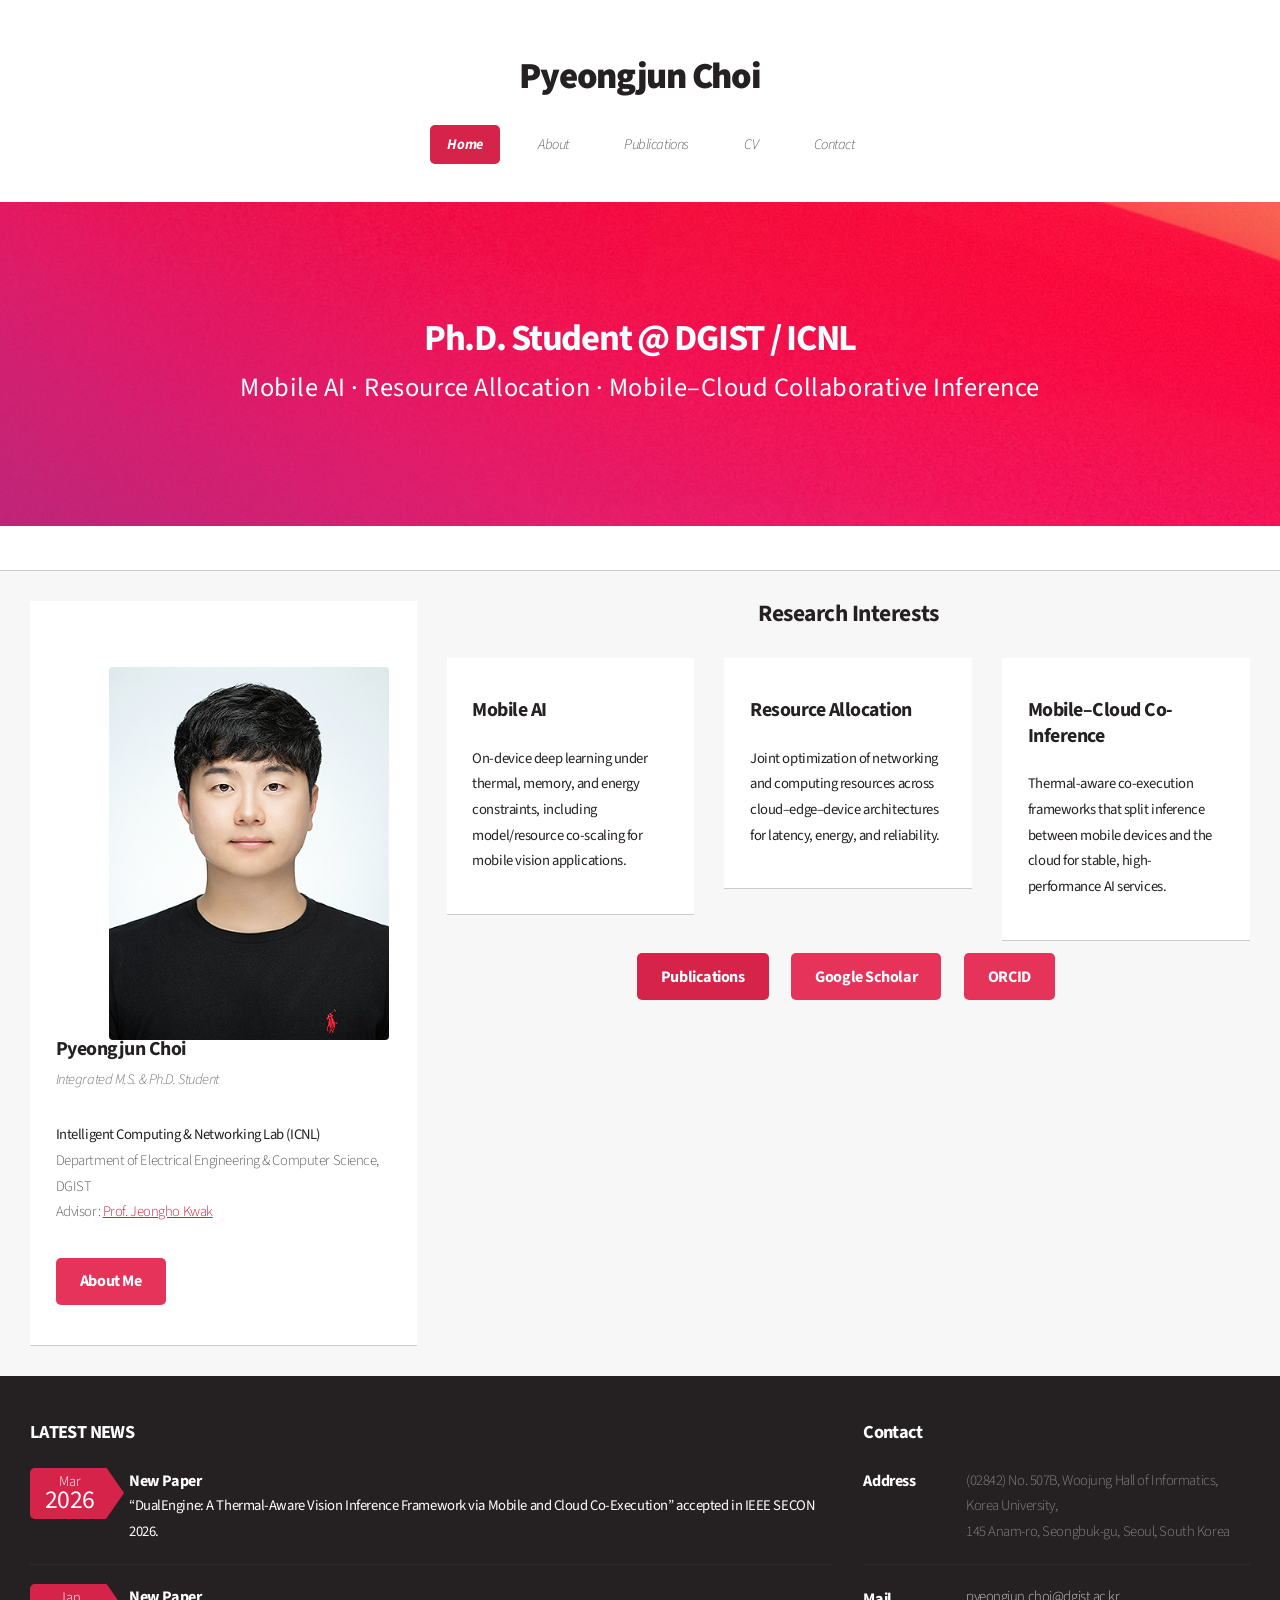
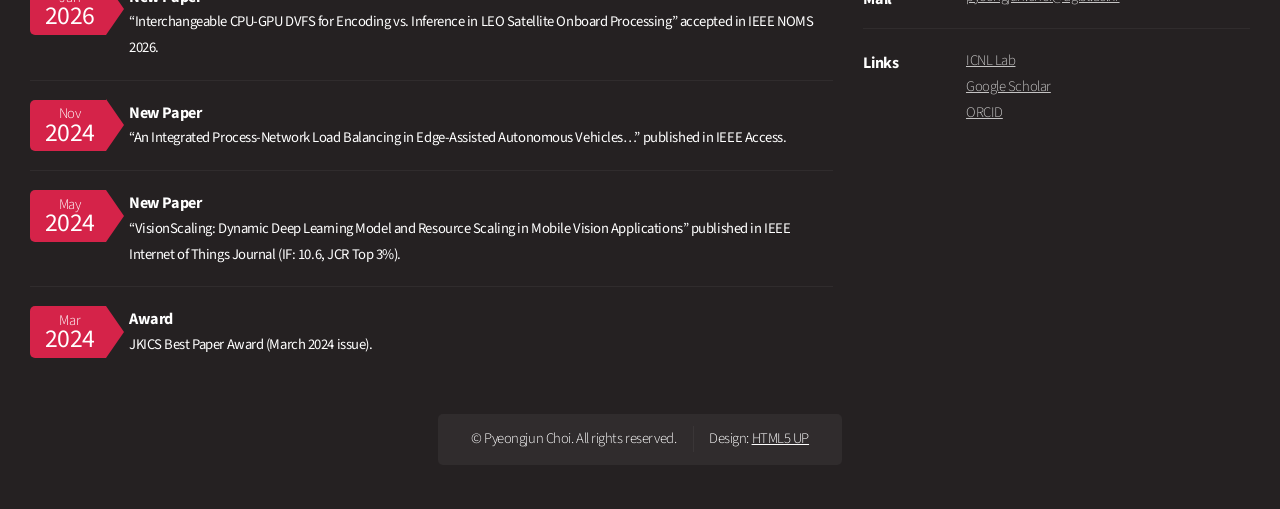
==== commit f65b52c9: "Align headings left and tighten typography hierarchy. Co-authored-by: Cursor <cursoragent@cursor.com" ====
--- a/index.html
+++ b/index.html
@@ -61,7 +61,7 @@
 							</div>
 							<div class="col-8 col-12-medium">
 								<section>
-									<header class="major">
+									<header class="page-heading home-heading">
 										<h2>Research Interests</h2>
 									</header>
 									<div class="row">
@@ -90,7 +90,7 @@
 											</section>
 										</div>
 									</div>
-									<ul class="actions">
+									<ul class="actions home-actions">
 										<li><a href="publications.html" class="button">Publications</a></li>
 										<li><a href="https://scholar.google.com/citations?user=YX72RY8AAAAJ&amp;hl=en" class="button alt" target="_blank" rel="noopener">Google Scholar</a></li>
 										<li><a href="https://orcid.org/0000-0002-8581-8279" class="button alt" target="_blank" rel="noopener">ORCID</a></li>
--- a/assets/css/custom.css
+++ b/assets/css/custom.css
@@ -37,9 +37,99 @@
 	opacity: 0.85;
 }
 
+/* Page title level (Publications, About, CV, Contact, Research Interests) */
+.box.post > header.page-title h2,
+.box.post > header h2,
+.page-heading h2 {
+	font-size: 1.6em;
+	letter-spacing: -0.02em;
+	text-align: left;
+	margin: 0 0 0.35em 0;
+}
+
+.box.post > header.page-title,
+.box.post > header {
+	text-align: left;
+	border-bottom: solid 1px #ddd;
+	padding-bottom: 0.85em;
+	margin-bottom: 1.5em;
+}
+
+.box.post > header.page-title p,
+.box.post > header p {
+	text-align: left;
+	margin: 0;
+	font-size: 0.95em;
+}
+
+/* Subsection level (Journal Articles, Education, ...) — ICNL Projects style */
+.section-heading {
+	text-align: left !important;
+	border: 0 !important;
+	top: 0 !important;
+	position: static !important;
+	margin: 1.75em 0 0.75em 0 !important;
+	padding: 0 !important;
+}
+
+.section-heading h3 {
+	display: block !important;
+	background: none !important;
+	position: static !important;
+	top: auto !important;
+	padding: 0 !important;
+	margin: 0 !important;
+	font-size: 1.15em;
+	font-weight: 700;
+	letter-spacing: -0.01em;
+	text-align: left;
+	color: #252122;
+}
+
+.page-heading {
+	text-align: left !important;
+	border: 0 !important;
+	top: 0 !important;
+	position: static !important;
+	margin: 0 0 1.25em 0 !important;
+	padding: 0 0 0.6em 0 !important;
+	border-bottom: solid 1px #ddd !important;
+}
+
+.page-heading h2 {
+	display: block !important;
+	background: none !important;
+	position: static !important;
+	padding: 0 !important;
+	margin: 0 !important;
+}
+
+/* Home: keep Research Interests readable; center CTA buttons under cards */
+.home-heading {
+	text-align: center !important;
+	border-bottom: 0 !important;
+	margin-bottom: 1.5em !important;
+}
+
+.home-heading h2 {
+	text-align: center;
+	font-size: 1.6em;
+}
+
+.home-actions {
+	text-align: center;
+	margin-top: 0.5em;
+}
+
+.home-actions li {
+	display: inline-block;
+	margin: 0.35em;
+}
+
 .pub-list {
 	margin: 0 0 2em 0;
 	padding-left: 1.4em;
+	text-align: left;
 }
 
 .pub-list li {
@@ -55,4 +145,14 @@
 	.profile-box .image.featured img {
 		max-width: 200px;
 	}
+
+	.box.post > header h2,
+	.page-heading h2,
+	.home-heading h2 {
+		font-size: 1.35em;
+	}
+
+	.section-heading h3 {
+		font-size: 1.05em;
+	}
 }
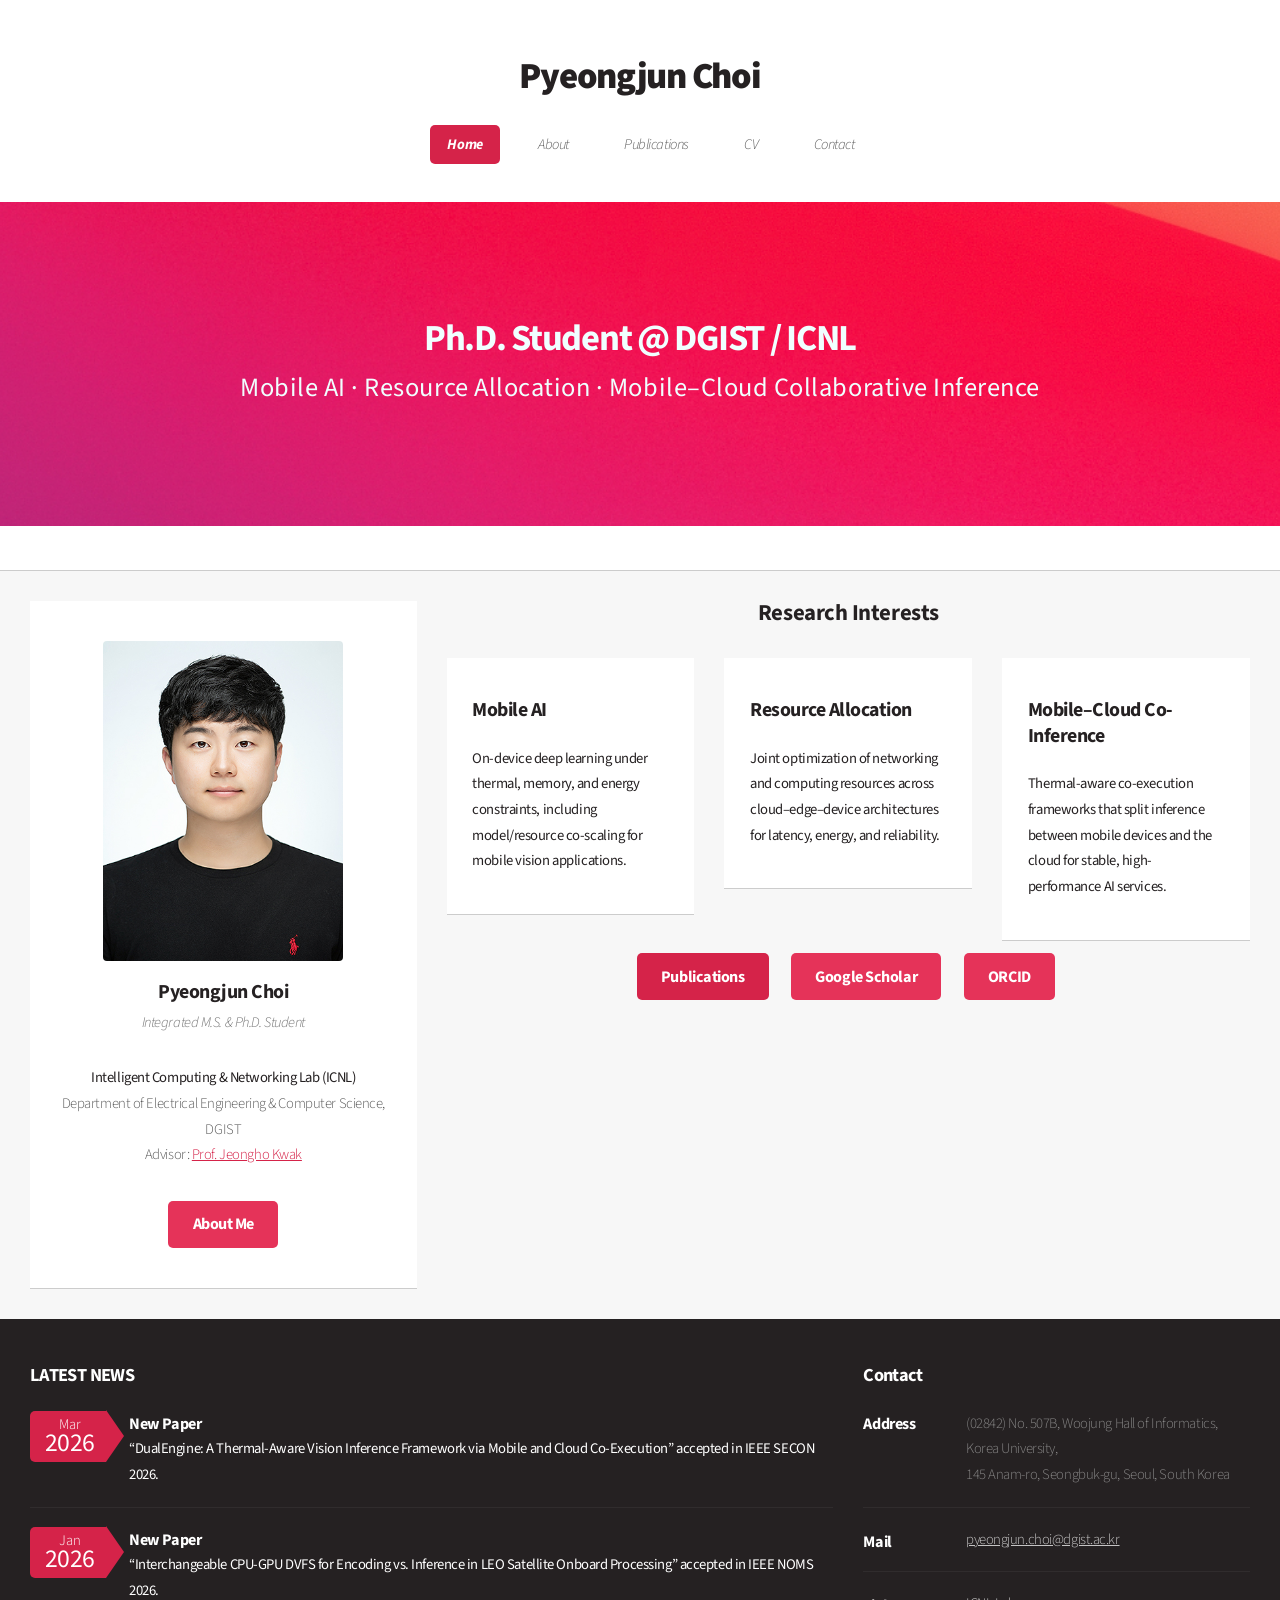
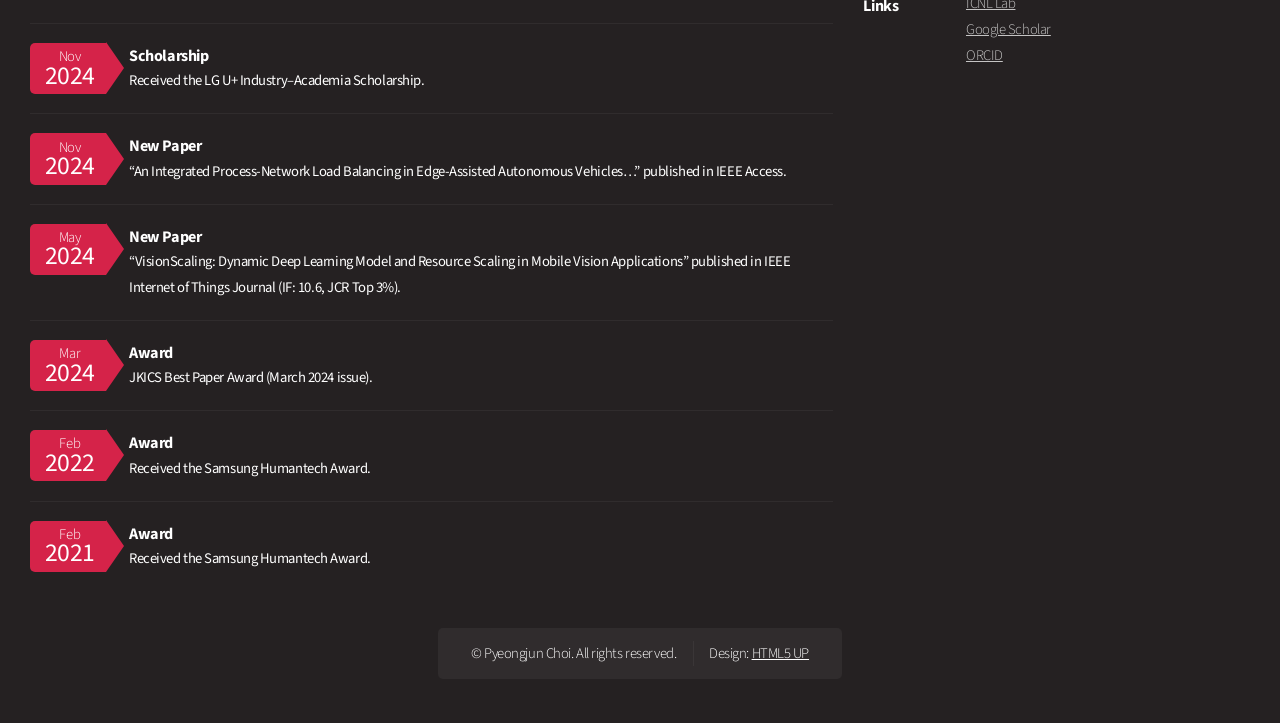
==== commit 64751403: "Simplify About to avoid CV overlap and expand Latest News. Keep a short bio with CV/Publications lin" ====
--- a/index.html
+++ b/index.html
@@ -123,6 +123,11 @@
 										</li>
 										<li>
 											<span class="date">Nov <strong>2024</strong></span>
+											<h3><a href="cv.html">Scholarship</a></h3>
+											<p><b>Received the LG U+ Industry–Academia Scholarship.</b></p>
+										</li>
+										<li>
+											<span class="date">Nov <strong>2024</strong></span>
 											<h3><a href="publications.html">New Paper</a></h3>
 											<p><b>“An Integrated Process-Network Load Balancing in Edge-Assisted Autonomous Vehicles…” published in IEEE Access.</b></p>
 										</li>
@@ -135,6 +140,16 @@
 											<span class="date">Mar <strong>2024</strong></span>
 											<h3><a href="cv.html">Award</a></h3>
 											<p><b>JKICS Best Paper Award (March 2024 issue).</b></p>
+										</li>
+										<li>
+											<span class="date">Feb <strong>2022</strong></span>
+											<h3><a href="cv.html">Award</a></h3>
+											<p><b>Received the Samsung Humantech Award.</b></p>
+										</li>
+										<li>
+											<span class="date">Feb <strong>2021</strong></span>
+											<h3><a href="cv.html">Award</a></h3>
+											<p><b>Received the Samsung Humantech Award.</b></p>
 										</li>
 									</ul>
 								</section>
--- a/assets/css/custom.css
+++ b/assets/css/custom.css
@@ -14,18 +14,33 @@
 	background-image: none;
 }
 
+/* Profile photo: cancel Dopetrope featured-image offset; center both axes */
+.profile-box {
+	text-align: center;
+}
+
 .profile-box .image.featured {
-	margin: 0 0 1.5em 0;
+	position: relative !important;
+	left: 0 !important;
+	top: 0 !important;
+	width: 100% !important;
+	margin: 0 auto 1.25em auto !important;
+	display: block;
 }
 
 .profile-box .image.featured img {
 	width: 100%;
-	max-width: 280px;
+	max-width: 240px;
 	margin: 0 auto;
 	display: block;
 	border-radius: 4px;
 	object-fit: cover;
+	object-position: center top;
 	aspect-ratio: 3 / 4;
+}
+
+.profile-box header {
+	text-align: center;
 }
 
 .profile-box header h3 {
@@ -37,14 +52,28 @@
 	opacity: 0.85;
 }
 
-/* Page title level (Publications, About, CV, Contact, Research Interests) */
+.profile-box > p,
+.profile-box footer {
+	text-align: center;
+}
+
+.profile-box footer ul.actions {
+	justify-content: center;
+	text-align: center;
+}
+
+.profile-box footer ul.actions li {
+	display: inline-block;
+}
+
+/* Page title level (Publications, About, CV, Contact) */
 .box.post > header.page-title h2,
 .box.post > header h2,
 .page-heading h2 {
-	font-size: 1.6em;
+	font-size: 1.55em !important;
 	letter-spacing: -0.02em;
 	text-align: left;
-	margin: 0 0 0.35em 0;
+	margin: 0 0 0.35em 0 !important;
 }
 
 .box.post > header.page-title,
@@ -52,38 +81,50 @@
 	text-align: left;
 	border-bottom: solid 1px #ddd;
 	padding-bottom: 0.85em;
-	margin-bottom: 1.5em;
+	padding-top: 0 !important;
+	margin: 0 0 1.25em 0 !important;
 }
 
 .box.post > header.page-title p,
 .box.post > header p {
 	text-align: left;
-	margin: 0;
-	font-size: 0.95em;
-}
-
-/* Subsection level (Journal Articles, Education, ...) — ICNL Projects style */
-.section-heading {
+	margin: 0.35em 0 0 0 !important;
+	font-size: 0.95em !important;
+}
+
+/* Subsection level — no bar, no background chip, left-aligned, smaller */
+.section-heading,
+header.section-heading,
+#main header.section-heading {
 	text-align: left !important;
 	border: 0 !important;
+	border-top: 0 !important;
+	border-bottom: 0 !important;
 	top: 0 !important;
 	position: static !important;
-	margin: 1.75em 0 0.75em 0 !important;
+	margin: 1.5em 0 0.55em 0 !important;
 	padding: 0 !important;
-}
-
-.section-heading h3 {
+	background: transparent !important;
+}
+
+.section-heading h3,
+header.section-heading h3,
+#main .section-heading h3,
+#main header.section-heading h3 {
 	display: block !important;
 	background: none !important;
+	background-color: transparent !important;
+	background-image: none !important;
 	position: static !important;
 	top: auto !important;
 	padding: 0 !important;
 	margin: 0 !important;
-	font-size: 1.15em;
+	font-size: 1em !important;
 	font-weight: 700;
 	letter-spacing: -0.01em;
-	text-align: left;
+	text-align: left !important;
 	color: #252122;
+	line-height: 1.35;
 }
 
 .page-heading {
@@ -94,6 +135,7 @@
 	margin: 0 0 1.25em 0 !important;
 	padding: 0 0 0.6em 0 !important;
 	border-bottom: solid 1px #ddd !important;
+	background: transparent !important;
 }
 
 .page-heading h2 {
@@ -104,7 +146,7 @@
 	margin: 0 !important;
 }
 
-/* Home: keep Research Interests readable; center CTA buttons under cards */
+/* Home: Research Interests + centered CTAs */
 .home-heading {
 	text-align: center !important;
 	border-bottom: 0 !important;
@@ -113,7 +155,7 @@
 
 .home-heading h2 {
 	text-align: center;
-	font-size: 1.6em;
+	font-size: 1.55em;
 }
 
 .home-actions {
@@ -127,13 +169,13 @@
 }
 
 .pub-list {
-	margin: 0 0 2em 0;
+	margin: 0 0 1.75em 0;
 	padding-left: 1.4em;
 	text-align: left;
 }
 
 .pub-list li {
-	margin-bottom: 1em;
+	margin-bottom: 0.9em;
 	line-height: 1.55;
 }
 
@@ -149,10 +191,11 @@
 	.box.post > header h2,
 	.page-heading h2,
 	.home-heading h2 {
-		font-size: 1.35em;
+		font-size: 1.3em !important;
 	}
 
-	.section-heading h3 {
-		font-size: 1.05em;
+	.section-heading h3,
+	#main .section-heading h3 {
+		font-size: 0.95em !important;
 	}
 }
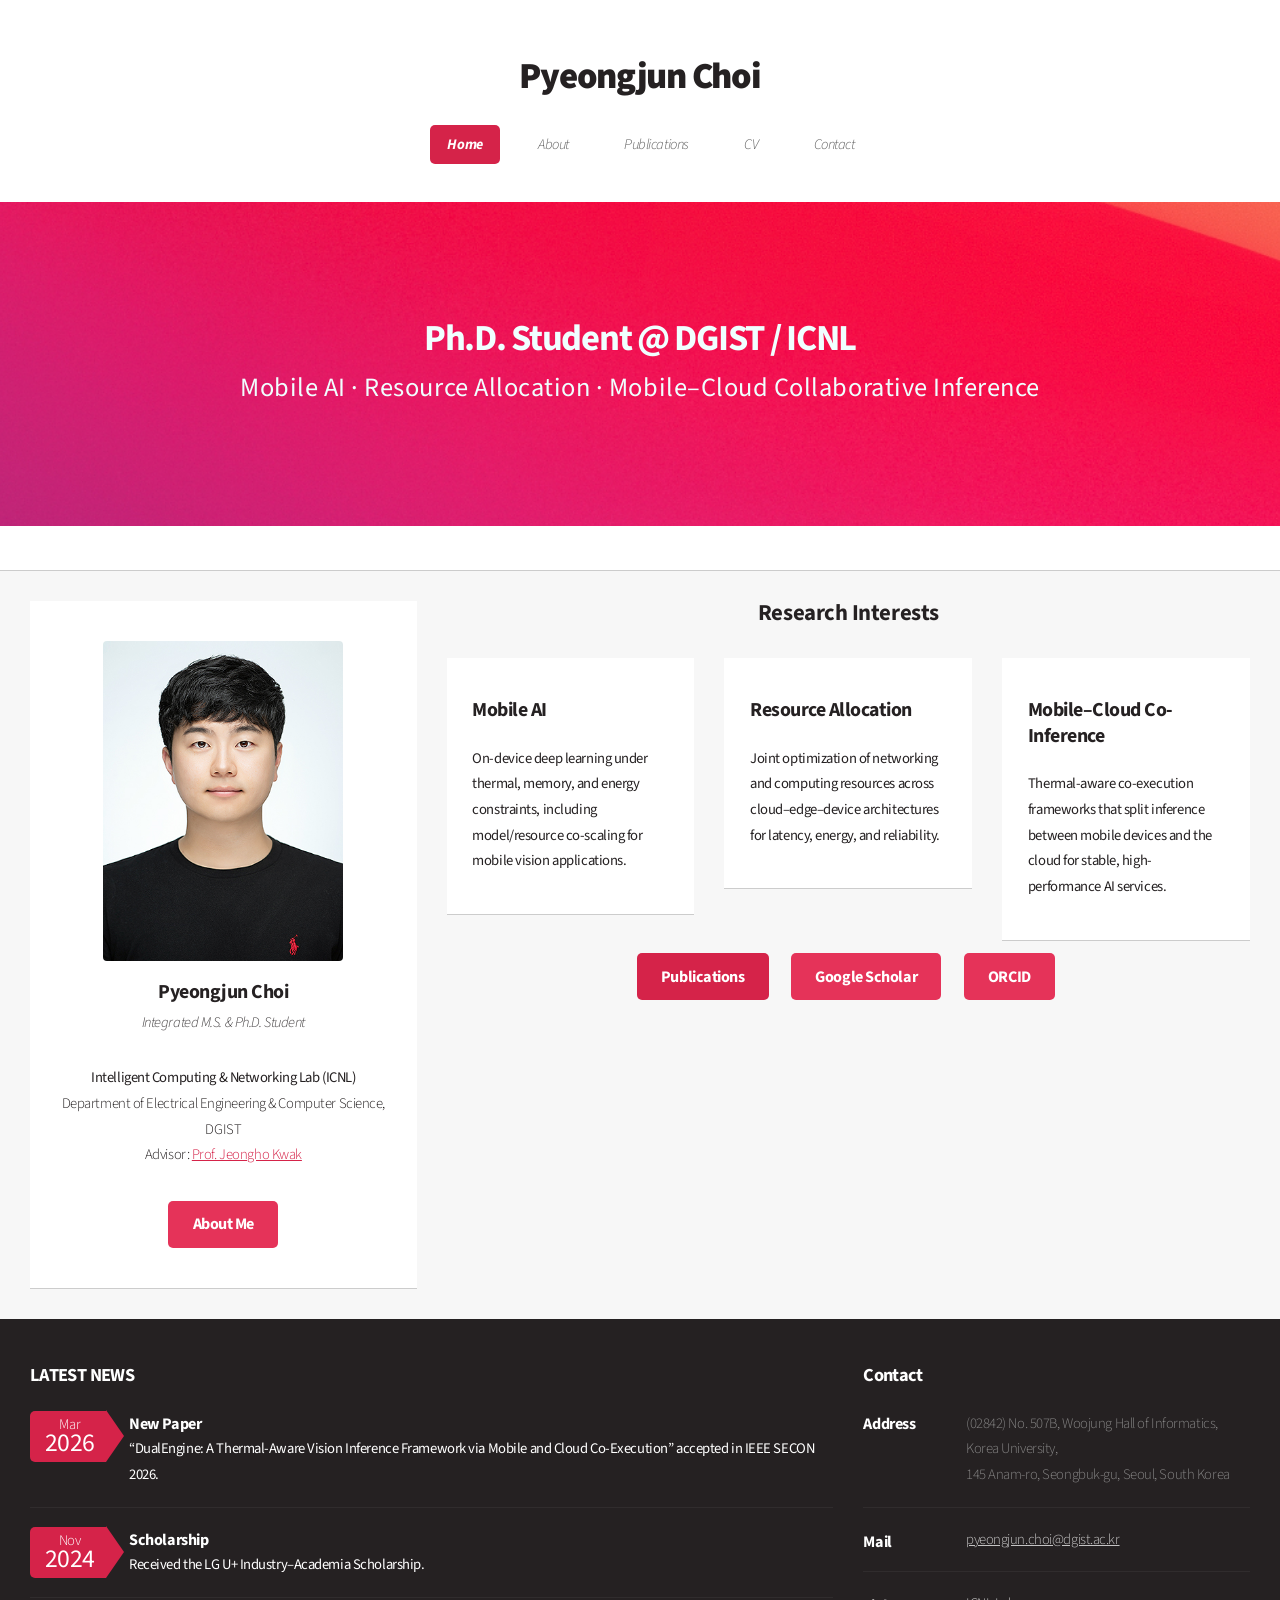
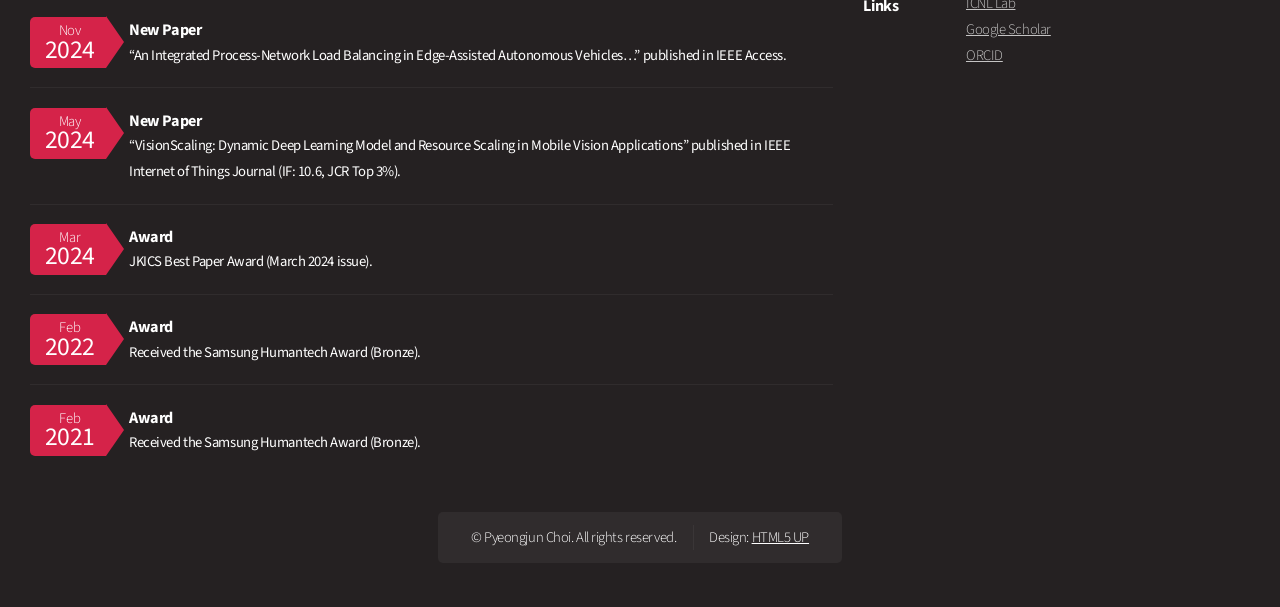
==== commit c0bd4c55: "Drop NOMS from news and note Humantech Bronze awards. Co-authored-by: Cursor <cursoragent@cursor.com" ====
--- a/index.html
+++ b/index.html
@@ -117,11 +117,6 @@
 											<p><b>“DualEngine: A Thermal-Aware Vision Inference Framework via Mobile and Cloud Co-Execution” accepted in IEEE SECON 2026.</b></p>
 										</li>
 										<li>
-											<span class="date">Jan <strong>2026</strong></span>
-											<h3><a href="publications.html">New Paper</a></h3>
-											<p><b>“Interchangeable CPU-GPU DVFS for Encoding vs. Inference in LEO Satellite Onboard Processing” accepted in IEEE NOMS 2026.</b></p>
-										</li>
-										<li>
 											<span class="date">Nov <strong>2024</strong></span>
 											<h3><a href="cv.html">Scholarship</a></h3>
 											<p><b>Received the LG U+ Industry–Academia Scholarship.</b></p>
@@ -144,12 +139,12 @@
 										<li>
 											<span class="date">Feb <strong>2022</strong></span>
 											<h3><a href="cv.html">Award</a></h3>
-											<p><b>Received the Samsung Humantech Award.</b></p>
+											<p><b>Received the Samsung Humantech Award (Bronze).</b></p>
 										</li>
 										<li>
 											<span class="date">Feb <strong>2021</strong></span>
 											<h3><a href="cv.html">Award</a></h3>
-											<p><b>Received the Samsung Humantech Award.</b></p>
+											<p><b>Received the Samsung Humantech Award (Bronze).</b></p>
 										</li>
 									</ul>
 								</section>
--- a/assets/css/custom.css
+++ b/assets/css/custom.css
@@ -13,6 +13,23 @@
 #header {
 	background-image: none;
 }
+
+/* Prefer black body text; author name stays bold */
+#main,
+#main .box,
+#main .box.post,
+#main .pub-list,
+#main p,
+#main li {
+	color: #252122;
+}
+
+#main .pub-list strong {
+	font-weight: 700;
+	color: #252122;
+}
+
+
 
 /* Profile photo: cancel Dopetrope featured-image offset; center both axes */
 .profile-box {
@@ -199,3 +216,21 @@
 		font-size: 0.95em !important;
 	}
 }
+
+
+/* CV: tighten space under review labels */
+.review-label {
+	margin-bottom: 0.25em !important;
+}
+
+.review-label + ul {
+	margin-top: 0 !important;
+}
+
+/* Publications: soft red accent like ICNL (no background chip) */
+.venue-accent {
+	color: #d52349;
+	font-weight: 700;
+	background: none;
+	padding: 0;
+}
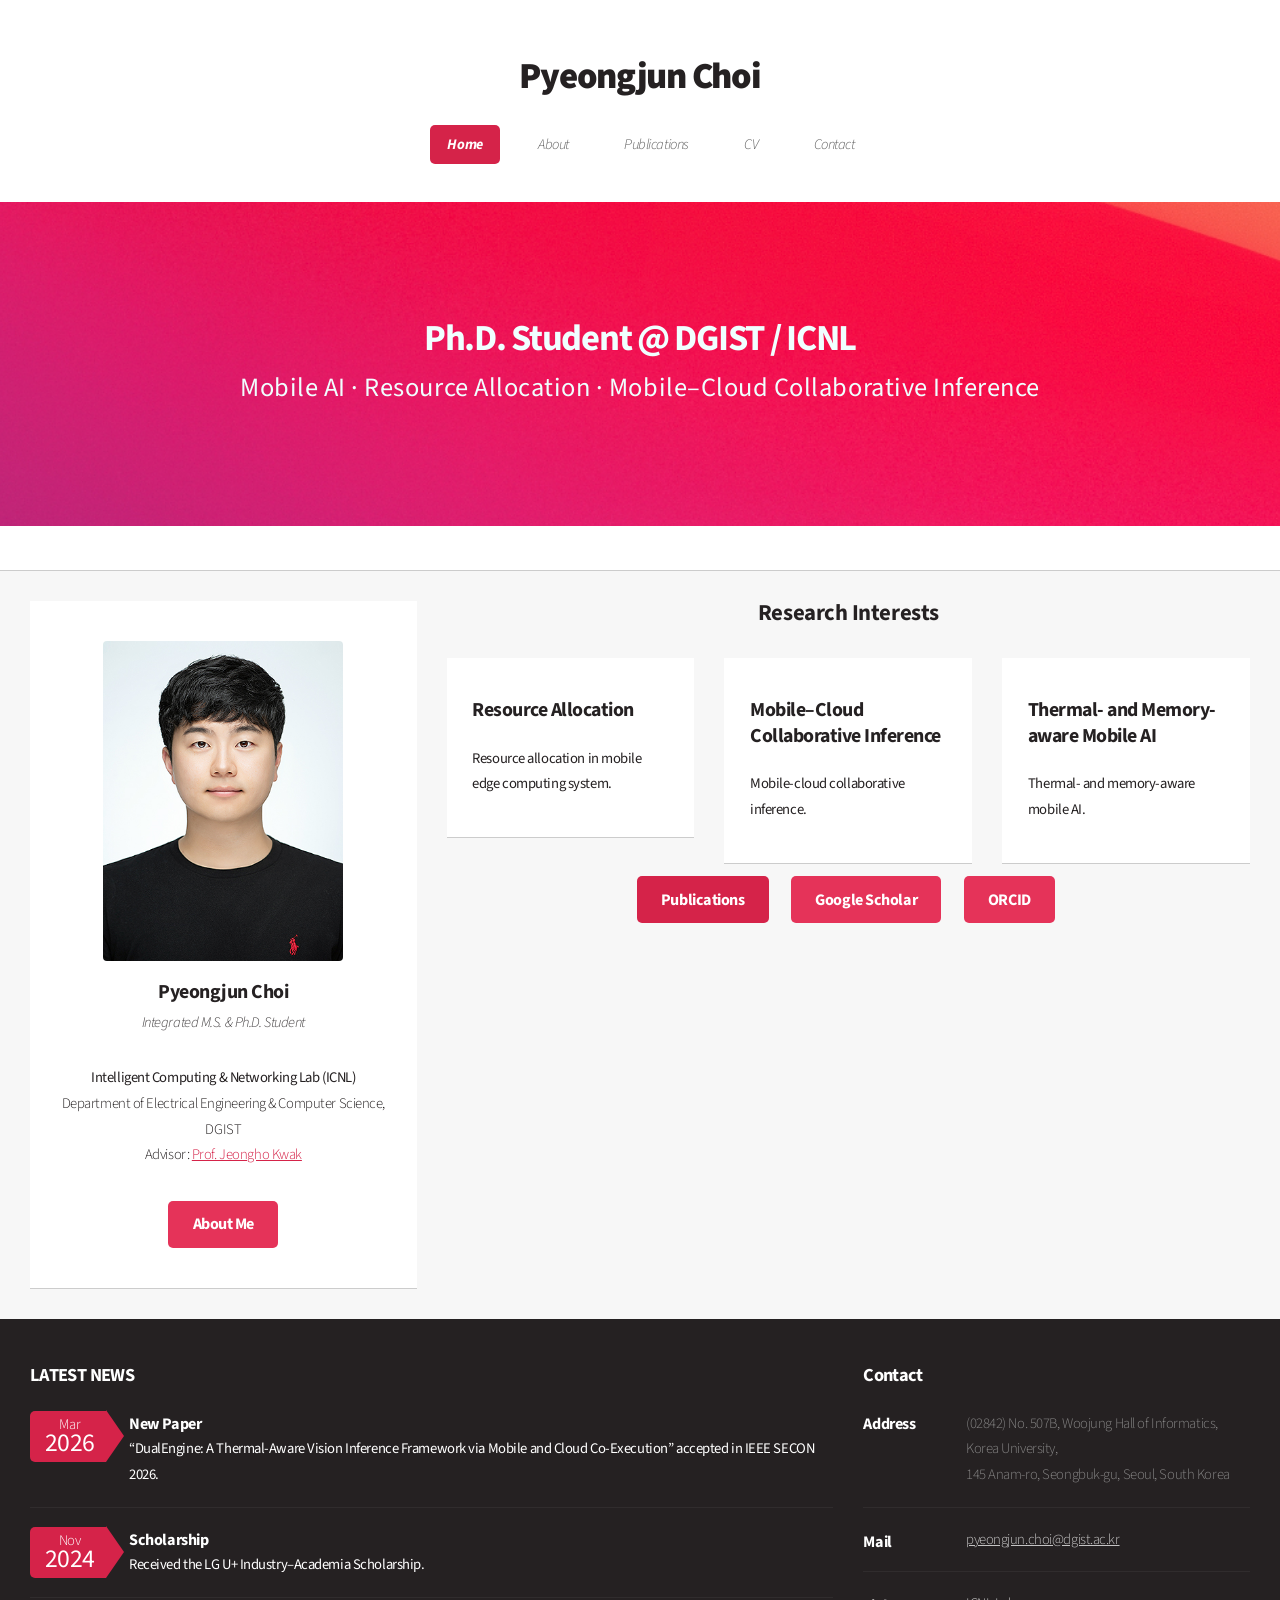
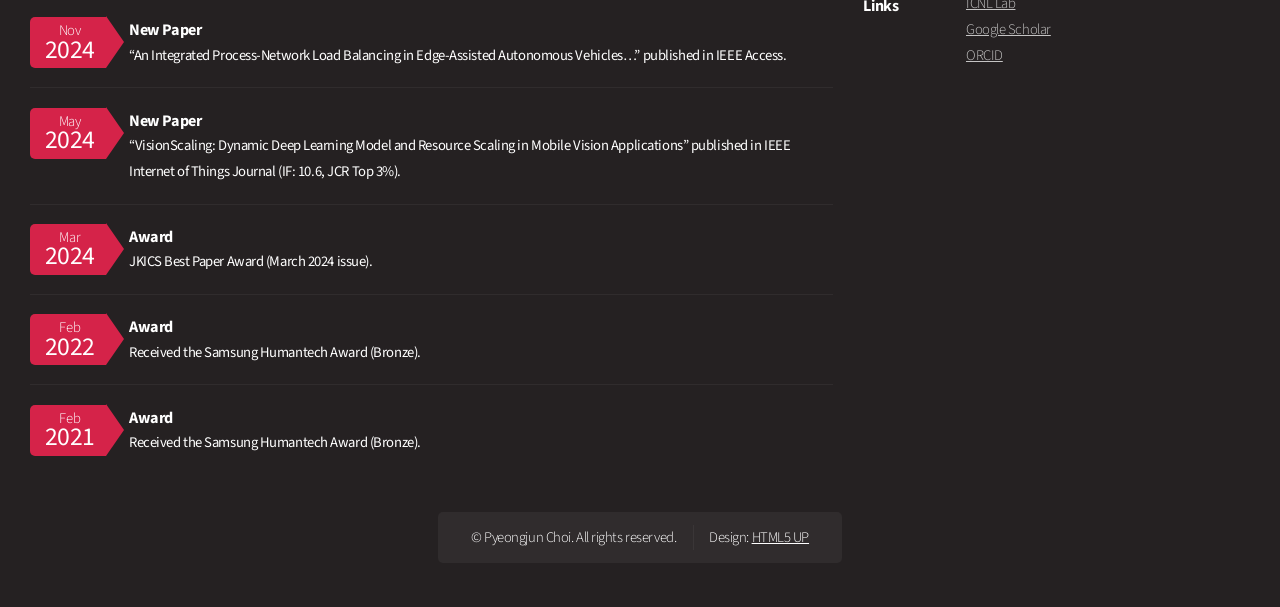
==== commit 3a8078aa: "Update research interests and move DuraMAC to journals. Co-authored-by: Cursor <cursoragent@cursor.c" ====
--- a/index.html
+++ b/index.html
@@ -68,25 +68,25 @@
 										<div class="col-4 col-6-medium col-12-small">
 											<section class="box">
 												<header>
-													<h3>Mobile AI</h3>
+													<h3>Resource Allocation</h3>
 												</header>
-												<p><b>On-device deep learning under thermal, memory, and energy constraints, including model/resource co-scaling for mobile vision applications.</b></p>
+												<p><b>Resource allocation in mobile edge computing system.</b></p>
 											</section>
 										</div>
 										<div class="col-4 col-6-medium col-12-small">
 											<section class="box">
 												<header>
-													<h3>Resource Allocation</h3>
+													<h3>Mobile–Cloud Collaborative Inference</h3>
 												</header>
-												<p><b>Joint optimization of networking and computing resources across cloud–edge–device architectures for latency, energy, and reliability.</b></p>
+												<p><b>Mobile-cloud collaborative inference.</b></p>
 											</section>
 										</div>
 										<div class="col-4 col-6-medium col-12-small">
 											<section class="box">
 												<header>
-													<h3>Mobile–Cloud Co-Inference</h3>
+													<h3>Thermal- and Memory-aware Mobile AI</h3>
 												</header>
-												<p><b>Thermal-aware co-execution frameworks that split inference between mobile devices and the cloud for stable, high-performance AI services.</b></p>
+												<p><b>Thermal- and memory-aware mobile AI.</b></p>
 											</section>
 										</div>
 									</div>
--- a/assets/css/custom.css
+++ b/assets/css/custom.css
@@ -136,7 +136,7 @@
 	top: auto !important;
 	padding: 0 !important;
 	margin: 0 !important;
-	font-size: 1em !important;
+	font-size: 1.15em !important;
 	font-weight: 700;
 	letter-spacing: -0.01em;
 	text-align: left !important;
@@ -213,7 +213,7 @@
 
 	.section-heading h3,
 	#main .section-heading h3 {
-		font-size: 0.95em !important;
+		font-size: 1.05em !important;
 	}
 }
 
